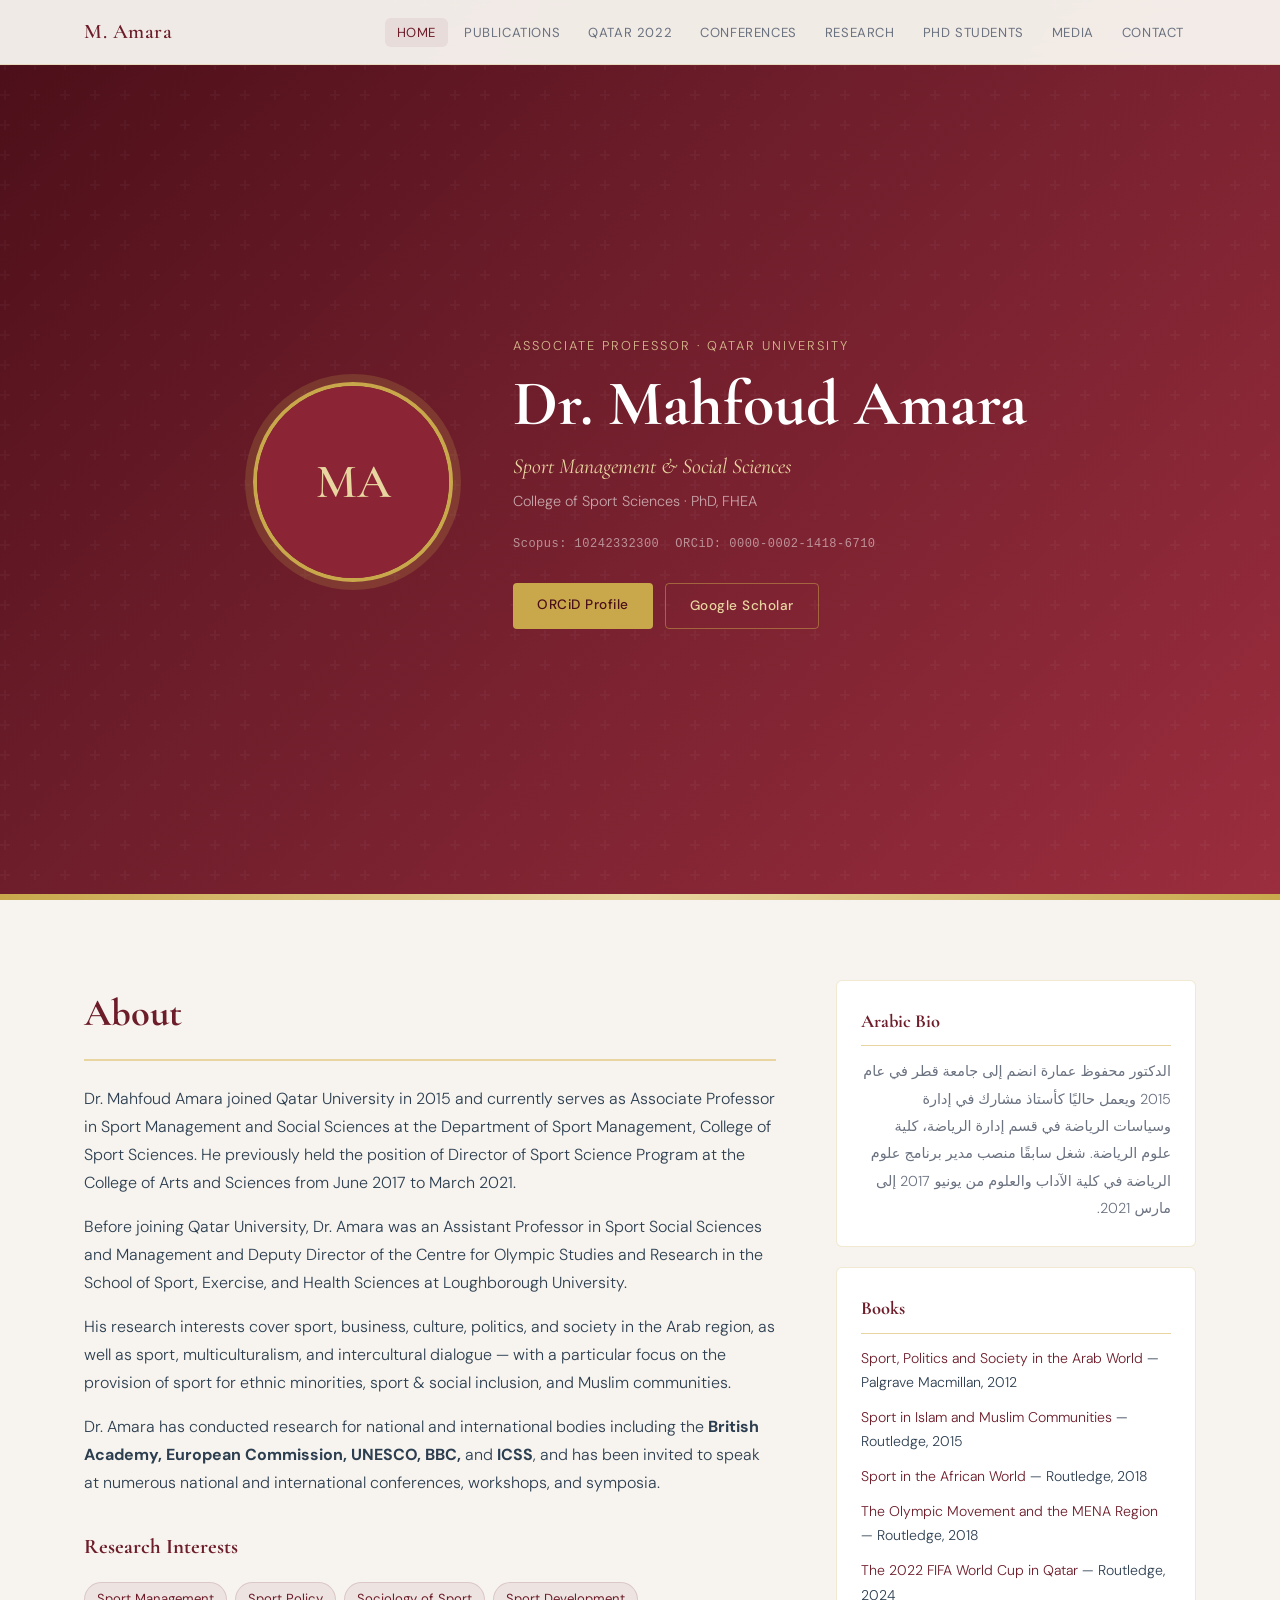
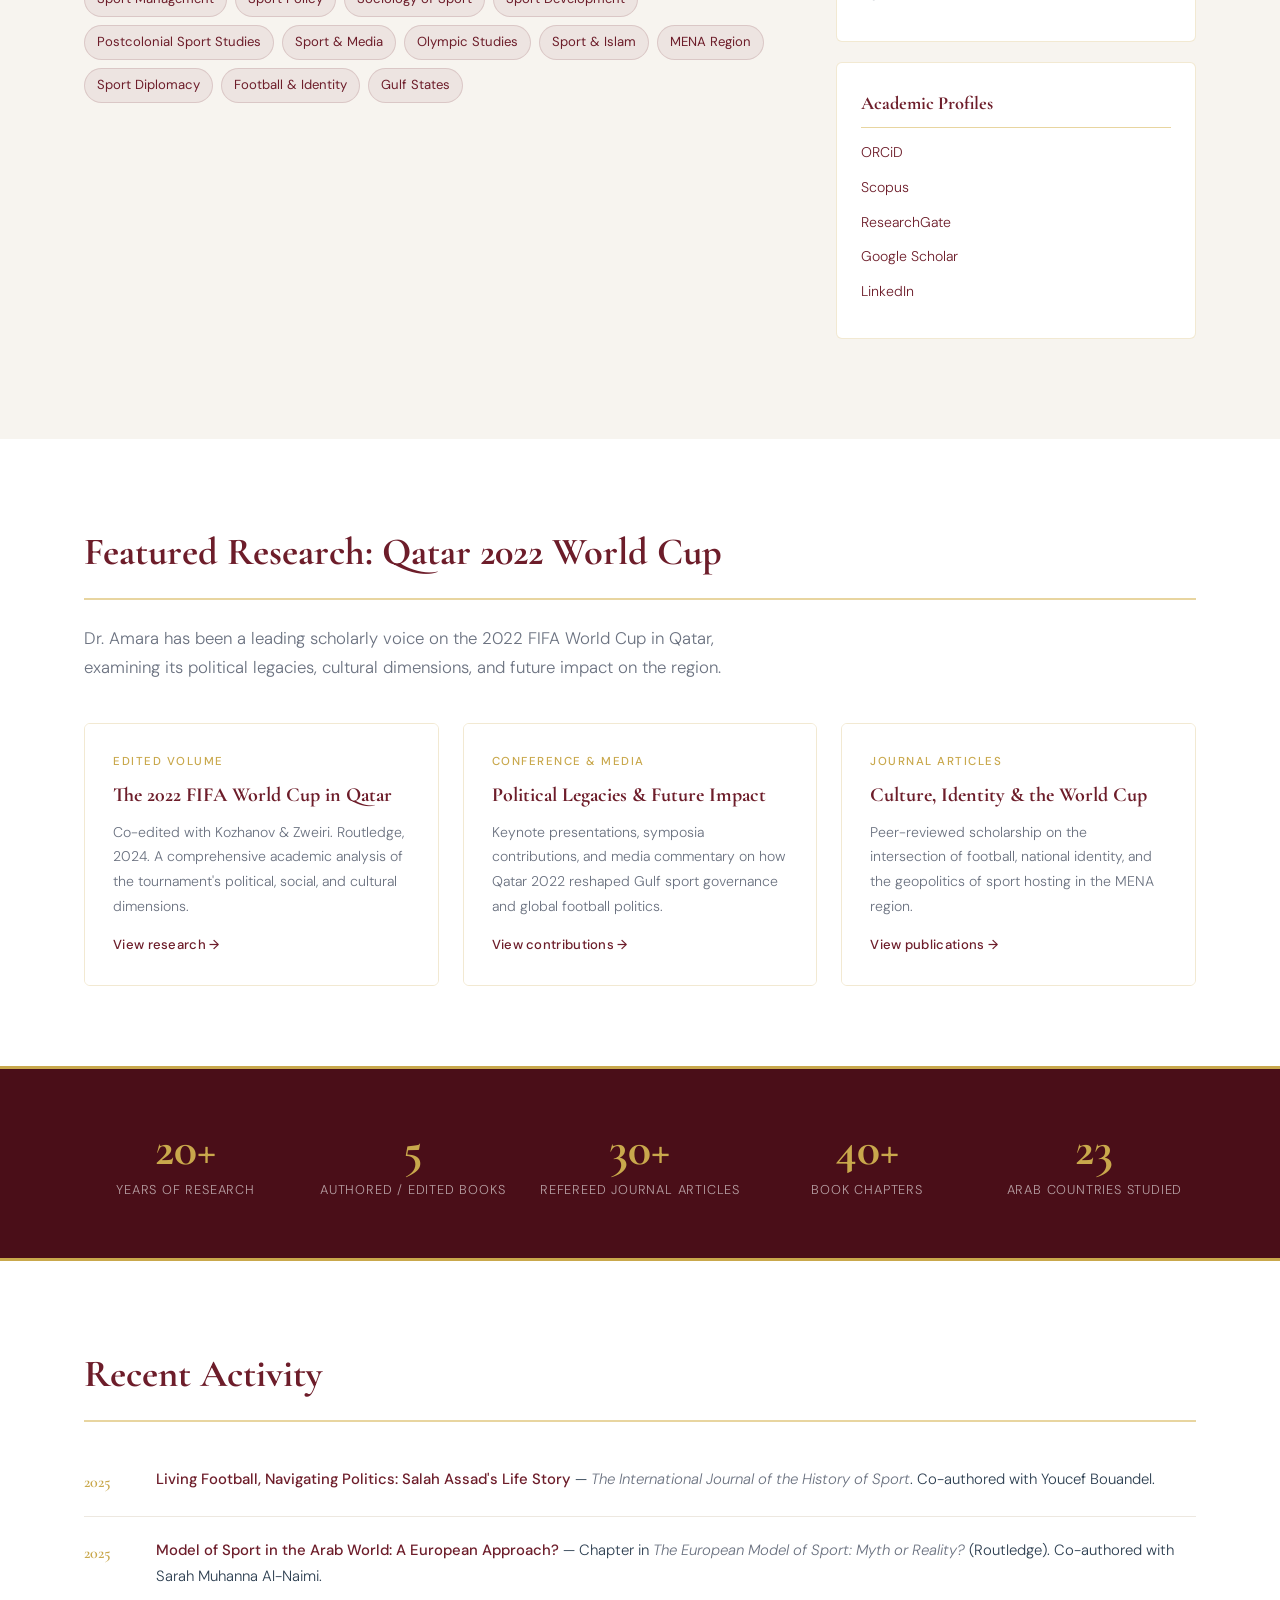
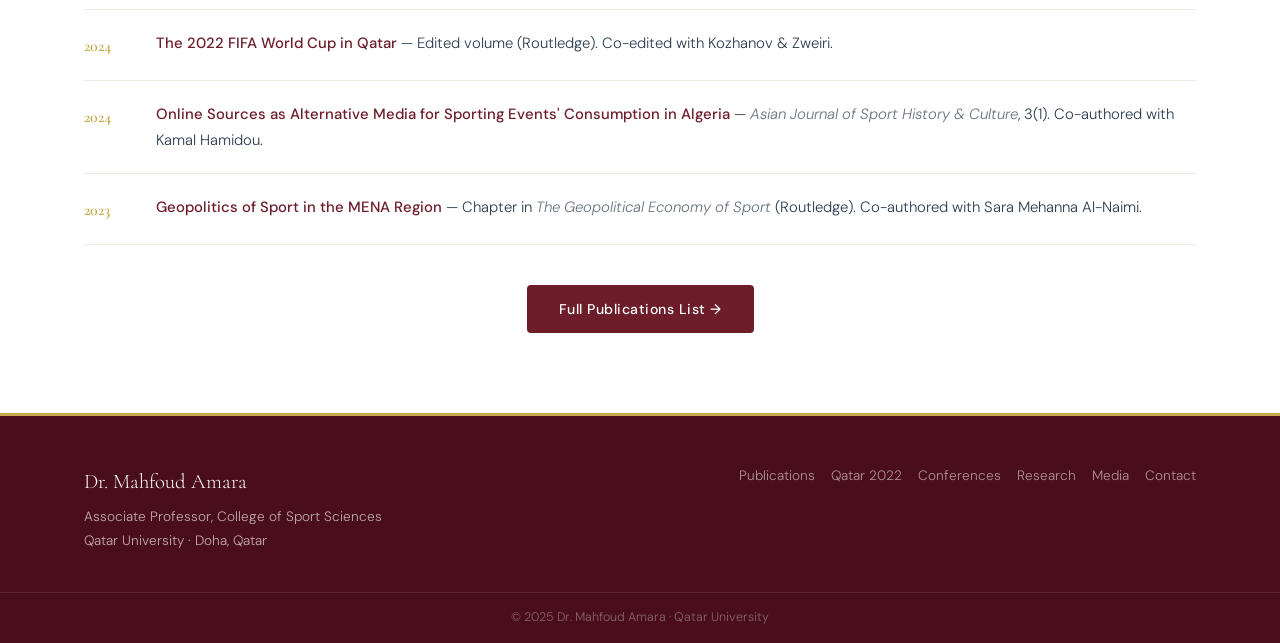
==== index.html @ 751a7614 "Add files via upload" ====
<!DOCTYPE html>
<html lang="en">
<head>
  <meta charset="UTF-8">
  <meta name="viewport" content="width=device-width, initial-scale=1.0">
  <title>Dr. Mahfoud Amara | Associate Professor, Qatar University</title>
  <link rel="preconnect" href="https://fonts.googleapis.com">
  <link href="https://fonts.googleapis.com/css2?family=Cormorant+Garamond:ital,wght@0,400;0,500;0,600;0,700;1,400;1,600&family=DM+Sans:ital,opsz,wght@0,9..40,300;0,9..40,400;0,9..40,500;1,9..40,300&display=swap" rel="stylesheet">
  <link rel="stylesheet" href="assets/css/style.css">
</head>
<body>

  <!-- Navigation -->
  <nav class="nav" id="nav">
    <div class="nav-inner">
      <a href="index.html" class="nav-logo">M. Amara</a>
      <button class="nav-toggle" id="navToggle" aria-label="Menu">
        <span></span><span></span><span></span>
      </button>
      <ul class="nav-links" id="navLinks">
        <li><a href="index.html" class="active">Home</a></li>
        <li><a href="publications.html">Publications</a></li>
        <li><a href="world-cup-2022.html">Qatar 2022</a></li>
        <li><a href="conferences.html">Conferences</a></li>
        <li><a href="research.html">Research</a></li>
        <li><a href="phd-supervision.html">PhD Students</a></li>
        <li><a href="media.html">Media</a></li>
        <li><a href="contact.html">Contact</a></li>
      </ul>
    </div>
  </nav>

  <!-- Hero -->
  <header class="hero">
    <div class="hero-bg"></div>
    <div class="hero-content">
      <div class="hero-photo-wrap">
        <img src="assets/img/profile.jpg" alt="Dr. Mahfoud Amara" class="hero-photo" onerror="this.style.display='none';this.nextElementSibling.style.display='flex'">
        <div class="hero-photo-fallback">MA</div>
      </div>
      <div class="hero-text">
        <p class="hero-label">Associate Professor · Qatar University</p>
        <h1 class="hero-name">Dr. Mahfoud Amara</h1>
        <p class="hero-title">Sport Management &amp; Social Sciences</p>
        <p class="hero-subtitle">College of Sport Sciences · PhD, FHEA</p>
        <div class="hero-ids">
          <span>Scopus: 10242332300</span>
          <span>ORCiD: 0000-0002-1418-6710</span>
        </div>
        <div class="hero-links">
          <a href="https://orcid.org/0000-0002-1418-6710" target="_blank" class="hero-btn">ORCiD Profile</a>
          <a href="https://scholar.google.com" target="_blank" class="hero-btn hero-btn-outline">Google Scholar</a>
        </div>
      </div>
    </div>
    <div class="hero-stripe"></div>
  </header>

  <main>

    <!-- About Section -->
    <section class="section section-about">
      <div class="container two-col">
        <div class="about-text fade-in">
          <h2 class="section-title">About</h2>
          <p>Dr. Mahfoud Amara joined Qatar University in 2015 and currently serves as Associate Professor in Sport Management and Social Sciences at the Department of Sport Management, College of Sport Sciences. He previously held the position of Director of Sport Science Program at the College of Arts and Sciences from June 2017 to March 2021.</p>
          <p>Before joining Qatar University, Dr. Amara was an Assistant Professor in Sport Social Sciences and Management and Deputy Director of the Centre for Olympic Studies and Research in the School of Sport, Exercise, and Health Sciences at Loughborough University.</p>
          <p>His research interests cover sport, business, culture, politics, and society in the Arab region, as well as sport, multiculturalism, and intercultural dialogue — with a particular focus on the provision of sport for ethnic minorities, sport &amp; social inclusion, and Muslim communities.</p>
          <p>Dr. Amara has conducted research for national and international bodies including the <strong>British Academy, European Commission, UNESCO, BBC,</strong> and <strong>ICSS</strong>, and has been invited to speak at numerous national and international conferences, workshops, and symposia.</p>

          <h3 class="sub-title">Research Interests</h3>
          <div class="tag-cloud">
            <span class="tag">Sport Management</span>
            <span class="tag">Sport Policy</span>
            <span class="tag">Sociology of Sport</span>
            <span class="tag">Sport Development</span>
            <span class="tag">Postcolonial Sport Studies</span>
            <span class="tag">Sport &amp; Media</span>
            <span class="tag">Olympic Studies</span>
            <span class="tag">Sport &amp; Islam</span>
            <span class="tag">MENA Region</span>
            <span class="tag">Sport Diplomacy</span>
            <span class="tag">Football &amp; Identity</span>
            <span class="tag">Gulf States</span>
          </div>
        </div>

        <div class="about-sidebar fade-in fade-in-delay">
          <div class="sidebar-card">
            <h3>Arabic Bio</h3>
            <p class="arabic-text">الدكتور محفوظ عمارة انضم إلى جامعة قطر في عام 2015 ويعمل حاليًا كأستاذ مشارك في إدارة وسياسات الرياضة في قسم إدارة الرياضة، كلية علوم الرياضة. شغل سابقًا منصب مدير برنامج علوم الرياضة في كلية الآداب والعلوم من يونيو 2017 إلى مارس 2021.</p>
          </div>

          <div class="sidebar-card">
            <h3>Books</h3>
            <ul class="book-list">
              <li><a href="https://www.bookdepository.com/Sport-Politics-Society-Arab-World-M-Amara/9781349338849" target="_blank">Sport, Politics and Society in the Arab World</a> — Palgrave Macmillan, 2012</li>
              <li><a href="https://www.routledge.com/Sport-in-Islam-and-in-Muslim-Communities/Testa-Amara/p/book/9781138067912" target="_blank">Sport in Islam and Muslim Communities</a> — Routledge, 2015</li>
              <li><a href="https://www.routledge.com/Sport-in-the-African-World/Nauright-Amara/p/book/9780367895761" target="_blank">Sport in the African World</a> — Routledge, 2018</li>
              <li><a href="https://www.routledge.com/The-Olympic-Movement-and-the-Middle-East-and-North-Africa-Region/Amara/p/book/9780367729523" target="_blank">The Olympic Movement and the MENA Region</a> — Routledge, 2018</li>
              <li><a href="https://doi.org/10.4324/9781003453246" target="_blank">The 2022 FIFA World Cup in Qatar</a> — Routledge, 2024</li>
            </ul>
          </div>

          <div class="sidebar-card">
            <h3>Academic Profiles</h3>
            <ul class="profile-links">
              <li><a href="https://orcid.org/0000-0002-1418-6710" target="_blank">ORCiD</a></li>
              <li><a href="https://www.scopus.com/authid/detail.uri?authorId=10242332300" target="_blank">Scopus</a></li>
              <li><a href="https://www.researchgate.net" target="_blank">ResearchGate</a></li>
              <li><a href="https://scholar.google.com" target="_blank">Google Scholar</a></li>
              <li><a href="https://www.linkedin.com" target="_blank">LinkedIn</a></li>
            </ul>
          </div>
        </div>
      </div>
    </section>

    <!-- Featured Section: Qatar 2022 -->
    <section class="section section-featured">
      <div class="container">
        <h2 class="section-title fade-in">Featured Research: Qatar 2022 World Cup</h2>
        <p class="section-intro fade-in">Dr. Amara has been a leading scholarly voice on the 2022 FIFA World Cup in Qatar, examining its political legacies, cultural dimensions, and future impact on the region.</p>
        <div class="featured-grid">
          <a href="world-cup-2022.html" class="featured-card fade-in">
            <div class="featured-card-inner">
              <span class="featured-label">Edited Volume</span>
              <h3>The 2022 FIFA World Cup in Qatar</h3>
              <p>Co-edited with Kozhanov &amp; Zweiri. Routledge, 2024. A comprehensive academic analysis of the tournament's political, social, and cultural dimensions.</p>
              <span class="card-link">View research →</span>
            </div>
          </a>
          <a href="world-cup-2022.html" class="featured-card fade-in">
            <div class="featured-card-inner">
              <span class="featured-label">Conference & Media</span>
              <h3>Political Legacies &amp; Future Impact</h3>
              <p>Keynote presentations, symposia contributions, and media commentary on how Qatar 2022 reshaped Gulf sport governance and global football politics.</p>
              <span class="card-link">View contributions →</span>
            </div>
          </a>
          <a href="publications.html" class="featured-card fade-in">
            <div class="featured-card-inner">
              <span class="featured-label">Journal Articles</span>
              <h3>Culture, Identity &amp; the World Cup</h3>
              <p>Peer-reviewed scholarship on the intersection of football, national identity, and the geopolitics of sport hosting in the MENA region.</p>
              <span class="card-link">View publications →</span>
            </div>
          </a>
        </div>
      </div>
    </section>

    <!-- Stats Strip -->
    <section class="stats-strip">
      <div class="container stats-grid">
        <div class="stat fade-in"><span class="stat-num">20+</span><span class="stat-label">Years of research</span></div>
        <div class="stat fade-in"><span class="stat-num">5</span><span class="stat-label">Authored / edited books</span></div>
        <div class="stat fade-in"><span class="stat-num">30+</span><span class="stat-label">Refereed journal articles</span></div>
        <div class="stat fade-in"><span class="stat-num">40+</span><span class="stat-label">Book chapters</span></div>
        <div class="stat fade-in"><span class="stat-num">23</span><span class="stat-label">Arab countries studied</span></div>
      </div>
    </section>

    <!-- Recent Activity -->
    <section class="section">
      <div class="container">
        <h2 class="section-title fade-in">Recent Activity</h2>
        <div class="activity-list fade-in">
          <div class="activity-item">
            <span class="activity-year">2025</span>
            <div class="activity-body">
              <strong>Living Football, Navigating Politics: Salah Assad's Life Story</strong> — <em>The International Journal of the History of Sport</em>. Co-authored with Youcef Bouandel.
            </div>
          </div>
          <div class="activity-item">
            <span class="activity-year">2025</span>
            <div class="activity-body">
              <strong>Model of Sport in the Arab World: A European Approach?</strong> — Chapter in <em>The European Model of Sport: Myth or Reality?</em> (Routledge). Co-authored with Sarah Muhanna Al-Naimi.
            </div>
          </div>
          <div class="activity-item">
            <span class="activity-year">2024</span>
            <div class="activity-body">
              <strong>The 2022 FIFA World Cup in Qatar</strong> — Edited volume (Routledge). Co-edited with Kozhanov &amp; Zweiri.
            </div>
          </div>
          <div class="activity-item">
            <span class="activity-year">2024</span>
            <div class="activity-body">
              <strong>Online Sources as Alternative Media for Sporting Events' Consumption in Algeria</strong> — <em>Asian Journal of Sport History &amp; Culture</em>, 3(1). Co-authored with Kamal Hamidou.
            </div>
          </div>
          <div class="activity-item">
            <span class="activity-year">2023</span>
            <div class="activity-body">
              <strong>Geopolitics of Sport in the MENA Region</strong> — Chapter in <em>The Geopolitical Economy of Sport</em> (Routledge). Co-authored with Sara Mehanna Al-Naimi.
            </div>
          </div>
        </div>
        <div class="center-link fade-in">
          <a href="publications.html" class="btn-primary">Full Publications List →</a>
        </div>
      </div>
    </section>

  </main>

  <footer class="site-footer">
    <div class="container footer-inner">
      <div class="footer-brand">
        <p class="footer-name">Dr. Mahfoud Amara</p>
        <p class="footer-role">Associate Professor, College of Sport Sciences</p>
        <p class="footer-inst">Qatar University · Doha, Qatar</p>
      </div>
      <nav class="footer-nav">
        <a href="publications.html">Publications</a>
        <a href="world-cup-2022.html">Qatar 2022</a>
        <a href="conferences.html">Conferences</a>
        <a href="research.html">Research</a>
        <a href="media.html">Media</a>
        <a href="contact.html">Contact</a>
      </nav>
    </div>
    <div class="footer-bottom">
      <p>© 2025 Dr. Mahfoud Amara · Qatar University</p>
    </div>
  </footer>

  <button class="back-to-top" id="backToTop" aria-label="Back to top">↑</button>
  <script src="assets/js/main.js"></script>
</body>
</html>
---- assets/css/style.css ----
/* ===================================
   DR. MAHFOUD AMARA — ACADEMIC SITE
   Qatar University Color Palette:
   Deep Maroon: #6D1D2A / #4A0E18
   Gold:        #C9A84C / #E8D5A0
   Warm Ivory:  #F7F4EF
   Slate Text:  #2C3E50
   =================================== */

*, *::before, *::after { box-sizing: border-box; margin: 0; padding: 0; }

:root {
  --maroon:      #6D1D2A;
  --maroon-dark: #4A0E18;
  --maroon-mid:  #8B2535;
  --gold:        #C9A84C;
  --gold-light:  #E8D5A0;
  --ivory:       #F7F4EF;
  --ivory-dark:  #EDE8E0;
  --text:        #2C3E50;
  --text-muted:  #6B7280;
  --white:       #FFFFFF;
  --border:      rgba(201,168,76,0.25);
  --shadow:      rgba(74,14,24,0.12);

  --ff-display: 'Cormorant Garamond', Georgia, serif;
  --ff-body:    'DM Sans', system-ui, sans-serif;

  --max-w: 1160px;
  --radius: 6px;
}

html { scroll-behavior: smooth; font-size: 16px; }

body {
  font-family: var(--ff-body);
  color: var(--text);
  background: var(--ivory);
  line-height: 1.75;
  font-weight: 300;
}

a { color: inherit; text-decoration: none; }

img { max-width: 100%; display: block; }

/* ---- Utility ---- */
.container { max-width: var(--max-w); margin: 0 auto; padding: 0 24px; }
.center-link { text-align: center; margin-top: 40px; }

/* ---- Navigation ---- */
.nav {
  position: fixed; top: 0; left: 0; right: 0; z-index: 100;
  background: rgba(247,244,239,0.96);
  backdrop-filter: blur(10px);
  border-bottom: 1px solid var(--border);
  transition: box-shadow 0.3s;
}
.nav.scrolled { box-shadow: 0 2px 20px var(--shadow); }

.nav-inner {
  max-width: var(--max-w);
  margin: 0 auto;
  padding: 0 24px;
  display: flex;
  align-items: center;
  justify-content: space-between;
  height: 64px;
}

.nav-logo {
  font-family: var(--ff-display);
  font-weight: 600;
  font-size: 1.3em;
  color: var(--maroon);
  letter-spacing: 0.5px;
}

.nav-links {
  display: flex;
  list-style: none;
  gap: 4px;
}
.nav-links a {
  font-size: 0.82em;
  font-weight: 400;
  letter-spacing: 0.6px;
  text-transform: uppercase;
  color: var(--text-muted);
  padding: 6px 12px;
  border-radius: var(--radius);
  transition: color 0.2s, background 0.2s;
}
.nav-links a:hover,
.nav-links a.active { color: var(--maroon); background: rgba(109,29,42,0.07); }

.nav-toggle {
  display: none;
  flex-direction: column;
  gap: 5px;
  background: none;
  border: none;
  cursor: pointer;
  padding: 8px;
}
.nav-toggle span {
  width: 24px; height: 2px;
  background: var(--maroon);
  display: block;
  transition: transform 0.3s;
}

/* ---- Hero ---- */
.hero {
  position: relative;
  min-height: 100vh;
  display: flex;
  align-items: center;
  padding-top: 64px;
  overflow: hidden;
}

.hero-bg {
  position: absolute; inset: 0;
  background: linear-gradient(135deg, var(--maroon-dark) 0%, var(--maroon) 40%, #9B2D3E 100%);
}
.hero-bg::before {
  content: '';
  position: absolute; inset: 0;
  background: url("data:image/svg+xml,%3Csvg width='60' height='60' viewBox='0 0 60 60' xmlns='http://www.w3.org/2000/svg'%3E%3Cg fill='none' fill-rule='evenodd'%3E%3Cg fill='%23ffffff' fill-opacity='0.03'%3E%3Cpath d='M36 34v-4h-2v4h-4v2h4v4h2v-4h4v-2h-4zm0-30V0h-2v4h-4v2h4v4h2V6h4V4h-4zM6 34v-4H4v4H0v2h4v4h2v-4h4v-2H6zM6 4V0H4v4H0v2h4v4h2V6h4V4H6z'/%3E%3C/g%3E%3C/g%3E%3C/svg%3E");
}

.hero-stripe {
  position: absolute; bottom: 0; left: 0; right: 0;
  height: 6px;
  background: linear-gradient(90deg, var(--gold), var(--gold-light), var(--gold));
}

.hero-content {
  position: relative; z-index: 1;
  max-width: var(--max-w);
  margin: 0 auto;
  padding: 80px 24px;
  display: flex;
  align-items: center;
  gap: 60px;
}

.hero-photo-wrap {
  flex-shrink: 0;
  width: 200px; height: 200px;
  border-radius: 50%;
  overflow: hidden;
  border: 4px solid var(--gold);
  box-shadow: 0 0 0 8px rgba(201,168,76,0.2);
}
.hero-photo { width: 100%; height: 100%; object-fit: cover; }
.hero-photo-fallback {
  width: 100%; height: 100%;
  background: var(--maroon-mid);
  display: none;
  align-items: center;
  justify-content: center;
  font-family: var(--ff-display);
  font-size: 3em;
  color: var(--gold-light);
  font-weight: 600;
}

.hero-label {
  font-size: 0.8em;
  letter-spacing: 2px;
  text-transform: uppercase;
  color: var(--gold-light);
  margin-bottom: 12px;
  opacity: 0.85;
}
.hero-name {
  font-family: var(--ff-display);
  font-size: clamp(2.4em, 5vw, 4em);
  font-weight: 700;
  color: var(--white);
  line-height: 1.1;
  margin-bottom: 8px;
}
.hero-title {
  font-family: var(--ff-display);
  font-size: 1.35em;
  font-weight: 400;
  font-style: italic;
  color: var(--gold-light);
  margin-bottom: 4px;
}
.hero-subtitle {
  font-size: 0.9em;
  color: rgba(255,255,255,0.6);
  margin-bottom: 20px;
}
.hero-ids {
  display: flex;
  gap: 16px;
  flex-wrap: wrap;
  margin-bottom: 28px;
}
.hero-ids span {
  font-size: 0.75em;
  color: rgba(255,255,255,0.5);
  letter-spacing: 0.5px;
  font-family: monospace;
}
.hero-links { display: flex; gap: 12px; flex-wrap: wrap; }

.hero-btn {
  display: inline-block;
  padding: 10px 24px;
  border-radius: 4px;
  font-size: 0.85em;
  font-weight: 500;
  letter-spacing: 0.5px;
  background: var(--gold);
  color: var(--maroon-dark);
  transition: background 0.2s, transform 0.2s;
}
.hero-btn:hover { background: var(--gold-light); transform: translateY(-1px); }
.hero-btn-outline {
  background: transparent;
  border: 1px solid rgba(201,168,76,0.5);
  color: var(--gold-light);
}
.hero-btn-outline:hover { background: rgba(201,168,76,0.15); }

/* ---- Sections ---- */
.section { padding: 80px 0; }
.section:nth-child(even) { background: var(--white); }

.section-title {
  font-family: var(--ff-display);
  font-size: clamp(1.8em, 3vw, 2.5em);
  color: var(--maroon);
  margin-bottom: 24px;
  padding-bottom: 12px;
  border-bottom: 2px solid var(--gold-light);
}
.section-intro {
  max-width: 700px;
  color: var(--text-muted);
  margin-bottom: 40px;
  font-size: 1.05em;
}

/* About two-col */
.two-col {
  display: grid;
  grid-template-columns: 1fr 360px;
  gap: 60px;
  align-items: start;
}

.about-text p { margin-bottom: 16px; max-width: 65ch; }

.sub-title {
  font-family: var(--ff-display);
  font-size: 1.3em;
  color: var(--maroon);
  margin: 32px 0 16px;
}

.tag-cloud { display: flex; flex-wrap: wrap; gap: 8px; }
.tag {
  background: rgba(109,29,42,0.07);
  color: var(--maroon);
  border: 1px solid rgba(109,29,42,0.15);
  padding: 5px 12px;
  border-radius: 20px;
  font-size: 0.82em;
  font-weight: 400;
  transition: background 0.2s;
}
.tag:hover { background: rgba(109,29,42,0.13); }

/* Sidebar cards */
.sidebar-card {
  background: var(--white);
  border: 1px solid var(--border);
  border-radius: var(--radius);
  padding: 24px;
  margin-bottom: 20px;
  transition: box-shadow 0.3s;
}
.sidebar-card:hover { box-shadow: 0 4px 20px var(--shadow); }
.sidebar-card h3 {
  font-family: var(--ff-display);
  color: var(--maroon);
  font-size: 1.15em;
  margin-bottom: 12px;
  padding-bottom: 8px;
  border-bottom: 1px solid var(--gold-light);
}

.book-list, .profile-links { list-style: none; }
.book-list li, .profile-links li { margin-bottom: 10px; font-size: 0.88em; }
.book-list a, .profile-links a {
  color: var(--maroon);
  border-bottom: 1px solid transparent;
  transition: border-color 0.2s;
}
.book-list a:hover, .profile-links a:hover { border-color: var(--gold); }

.arabic-text {
  font-size: 0.9em;
  line-height: 1.9;
  direction: rtl;
  text-align: right;
  color: var(--text-muted);
}

/* Featured cards */
.featured-grid {
  display: grid;
  grid-template-columns: repeat(3,1fr);
  gap: 24px;
}
.featured-card {
  display: block;
  border: 1px solid var(--border);
  border-radius: var(--radius);
  overflow: hidden;
  transition: transform 0.3s, box-shadow 0.3s;
}
.featured-card:hover { transform: translateY(-4px); box-shadow: 0 12px 40px var(--shadow); }
.featured-card-inner { padding: 28px; background: var(--white); height: 100%; display: flex; flex-direction: column; }
.featured-label {
  font-size: 0.72em;
  letter-spacing: 1.5px;
  text-transform: uppercase;
  color: var(--gold);
  margin-bottom: 10px;
  font-weight: 500;
}
.featured-card h3 {
  font-family: var(--ff-display);
  color: var(--maroon);
  font-size: 1.25em;
  margin-bottom: 12px;
  line-height: 1.3;
}
.featured-card p {
  color: var(--text-muted);
  font-size: 0.88em;
  flex: 1;
}
.card-link {
  display: inline-block;
  margin-top: 16px;
  font-size: 0.82em;
  font-weight: 500;
  color: var(--maroon);
  letter-spacing: 0.3px;
}

/* Stats strip */
.stats-strip {
  background: var(--maroon-dark);
  padding: 56px 0;
  border-top: 3px solid var(--gold);
  border-bottom: 3px solid var(--gold);
}
.stats-grid {
  display: grid;
  grid-template-columns: repeat(5, 1fr);
  gap: 24px;
  text-align: center;
}
.stat { display: flex; flex-direction: column; gap: 6px; }
.stat-num {
  font-family: var(--ff-display);
  font-size: 3em;
  font-weight: 700;
  color: var(--gold);
  line-height: 1;
}
.stat-label {
  font-size: 0.8em;
  color: rgba(255,255,255,0.6);
  text-transform: uppercase;
  letter-spacing: 0.8px;
}

/* Activity list */
.activity-list { display: flex; flex-direction: column; gap: 0; }
.activity-item {
  display: flex;
  gap: 24px;
  padding: 20px 0;
  border-bottom: 1px solid var(--ivory-dark);
}
.activity-year {
  flex-shrink: 0;
  width: 48px;
  font-family: var(--ff-display);
  font-size: 1em;
  font-weight: 600;
  color: var(--gold);
  padding-top: 2px;
}
.activity-body { font-size: 0.93em; }
.activity-body strong { color: var(--maroon); font-weight: 500; }
.activity-body em { color: var(--text-muted); }

/* ---- Buttons ---- */
.btn-primary {
  display: inline-block;
  padding: 12px 32px;
  background: var(--maroon);
  color: var(--white);
  border-radius: 4px;
  font-size: 0.88em;
  font-weight: 500;
  letter-spacing: 0.5px;
  transition: background 0.2s, transform 0.2s;
}
.btn-primary:hover { background: var(--maroon-dark); transform: translateY(-1px); }

.btn-outline {
  display: inline-block;
  padding: 10px 28px;
  border: 1.5px solid var(--maroon);
  color: var(--maroon);
  border-radius: 4px;
  font-size: 0.88em;
  font-weight: 500;
  transition: background 0.2s;
}
.btn-outline:hover { background: var(--maroon); color: var(--white); }

/* ---- Publications page ---- */
.pub-section { margin-bottom: 52px; }
.pub-section h2 {
  font-family: var(--ff-display);
  color: var(--maroon);
  font-size: 1.7em;
  padding-bottom: 10px;
  border-bottom: 2px solid var(--gold-light);
  margin-bottom: 24px;
}
.pub-section h3 {
  font-family: var(--ff-display);
  color: var(--maroon);
  font-size: 1.2em;
  margin: 28px 0 14px;
}

.pub-list { list-style: none; }
.pub-list li {
  padding: 14px 0 14px 20px;
  border-bottom: 1px solid var(--ivory-dark);
  font-size: 0.91em;
  line-height: 1.65;
  position: relative;
}
.pub-list li::before {
  content: '';
  position: absolute;
  left: 0; top: 22px;
  width: 6px; height: 6px;
  border-radius: 50%;
  background: var(--gold);
}
.pub-list li a {
  color: var(--maroon);
  border-bottom: 1px solid transparent;
  transition: border-color 0.2s;
}
.pub-list li a:hover { border-color: var(--gold); }
.pub-year {
  display: inline-block;
  background: rgba(201,168,76,0.15);
  color: var(--maroon);
  font-size: 0.78em;
  font-weight: 500;
  padding: 2px 8px;
  border-radius: 3px;
  margin-right: 8px;
  font-family: monospace;
}

/* ---- Page hero (inner pages) ---- */
.page-hero {
  background: linear-gradient(135deg, var(--maroon-dark), var(--maroon));
  padding: 100px 24px 56px;
  border-bottom: 4px solid var(--gold);
}
.page-hero h1 {
  font-family: var(--ff-display);
  font-size: clamp(2em, 4vw, 3.2em);
  color: var(--white);
  max-width: var(--max-w);
  margin: 0 auto;
}
.page-hero p {
  max-width: var(--max-w);
  margin: 12px auto 0;
  color: rgba(255,255,255,0.65);
  font-size: 1em;
}

/* ---- Conferences ---- */
.conf-item {
  padding: 20px 0 20px 24px;
  border-bottom: 1px solid var(--ivory-dark);
  position: relative;
}
.conf-item::before {
  content: '';
  position: absolute; left: 0; top: 28px;
  width: 8px; height: 2px;
  background: var(--gold);
}
.conf-year {
  font-size: 0.78em;
  color: var(--gold);
  font-weight: 500;
  font-family: monospace;
  margin-bottom: 4px;
}
.conf-title { font-size: 0.92em; }
.conf-venue { font-size: 0.82em; color: var(--text-muted); margin-top: 3px; }

/* ---- Research projects ---- */
.research-card {
  background: var(--white);
  border: 1px solid var(--border);
  border-left: 4px solid var(--gold);
  border-radius: var(--radius);
  padding: 24px 28px;
  margin-bottom: 20px;
  transition: box-shadow 0.3s;
}
.research-card:hover { box-shadow: 0 4px 20px var(--shadow); }
.research-card h3 { font-family: var(--ff-display); color: var(--maroon); font-size: 1.1em; margin-bottom: 8px; }
.research-card .meta { font-size: 0.82em; color: var(--gold); margin-bottom: 8px; font-weight: 500; }
.research-card p { font-size: 0.88em; color: var(--text-muted); }

/* ---- Media entries ---- */
.media-grid { display: grid; grid-template-columns: repeat(auto-fill, minmax(300px, 1fr)); gap: 20px; }
.media-card {
  background: var(--white);
  border: 1px solid var(--border);
  border-radius: var(--radius);
  padding: 20px;
  transition: box-shadow 0.3s, transform 0.2s;
}
.media-card:hover { box-shadow: 0 6px 24px var(--shadow); transform: translateY(-2px); }
.media-card .lang-badge {
  display: inline-block;
  font-size: 0.7em;
  letter-spacing: 1px;
  text-transform: uppercase;
  padding: 2px 8px;
  border-radius: 3px;
  margin-bottom: 10px;
  font-weight: 500;
}
.lang-en { background: rgba(109,29,42,0.1); color: var(--maroon); }
.lang-fr { background: rgba(0,85,164,0.1); color: #0055A4; }
.lang-ar { background: rgba(0,100,0,0.1); color: #006400; }
.media-card h4 { font-family: var(--ff-display); color: var(--maroon); font-size: 1em; margin-bottom: 6px; }
.media-card .media-outlet { font-size: 0.8em; color: var(--text-muted); }
.media-card a.read-link {
  display: inline-block;
  margin-top: 12px;
  font-size: 0.8em;
  color: var(--maroon);
  border-bottom: 1px solid var(--gold-light);
  transition: border-color 0.2s;
}
.media-card a.read-link:hover { border-color: var(--gold); }

/* ---- Footer ---- */
.site-footer {
  background: var(--maroon-dark);
  color: rgba(255,255,255,0.65);
  padding: 48px 0 0;
  border-top: 3px solid var(--gold);
}
.footer-inner {
  display: flex;
  justify-content: space-between;
  align-items: flex-start;
  gap: 40px;
  flex-wrap: wrap;
  padding-bottom: 40px;
}
.footer-name {
  font-family: var(--ff-display);
  font-size: 1.3em;
  color: var(--white);
  margin-bottom: 4px;
}
.footer-role, .footer-inst { font-size: 0.85em; }
.footer-nav { display: flex; flex-wrap: wrap; gap: 8px 16px; }
.footer-nav a {
  font-size: 0.85em;
  color: rgba(255,255,255,0.55);
  transition: color 0.2s;
}
.footer-nav a:hover { color: var(--gold-light); }
.footer-bottom {
  border-top: 1px solid rgba(255,255,255,0.1);
  padding: 14px 24px;
  text-align: center;
  font-size: 0.78em;
  color: rgba(255,255,255,0.35);
}

/* ---- Back to top ---- */
.back-to-top {
  position: fixed; bottom: 24px; right: 24px;
  width: 44px; height: 44px;
  background: var(--maroon);
  color: var(--gold-light);
  border: none; border-radius: 50%;
  font-size: 1.1em;
  cursor: pointer;
  opacity: 0; pointer-events: none;
  transition: opacity 0.3s, background 0.2s;
  z-index: 50;
  box-shadow: 0 2px 12px var(--shadow);
}
.back-to-top.visible { opacity: 1; pointer-events: auto; }
.back-to-top:hover { background: var(--maroon-dark); }

/* ---- Animations ---- */
.fade-in { opacity: 0; transform: translateY(20px); transition: opacity 0.6s ease, transform 0.6s ease; }
.fade-in.visible { opacity: 1; transform: translateY(0); }
.fade-in-delay { transition-delay: 0.15s; }

/* ---- Responsive ---- */
@media (max-width: 900px) {
  .two-col { grid-template-columns: 1fr; }
  .featured-grid { grid-template-columns: 1fr 1fr; }
  .stats-grid { grid-template-columns: repeat(3,1fr); }
}

@media (max-width: 768px) {
  .nav-links { 
    display: none; flex-direction: column; 
    position: absolute; top: 64px; left: 0; right: 0;
    background: var(--ivory);
    border-bottom: 1px solid var(--border);
    padding: 16px 24px;
    gap: 4px;
  }
  .nav-links.open { display: flex; }
  .nav-toggle { display: flex; }

  .hero-content { flex-direction: column; text-align: center; gap: 32px; padding: 60px 24px; }
  .hero-photo-wrap { width: 150px; height: 150px; }
  .hero-ids { justify-content: center; }
  .hero-links { justify-content: center; }
  .featured-grid { grid-template-columns: 1fr; }
  .stats-grid { grid-template-columns: repeat(2,1fr); }
}

@media (max-width: 500px) {
  .stats-grid { grid-template-columns: 1fr 1fr; }
  .stat-num { font-size: 2.2em; }
}

@media print {
  .nav, .back-to-top, .site-footer { display: none; }
  body { font-size: 11pt; }
  .section { padding: 20px 0; }
}
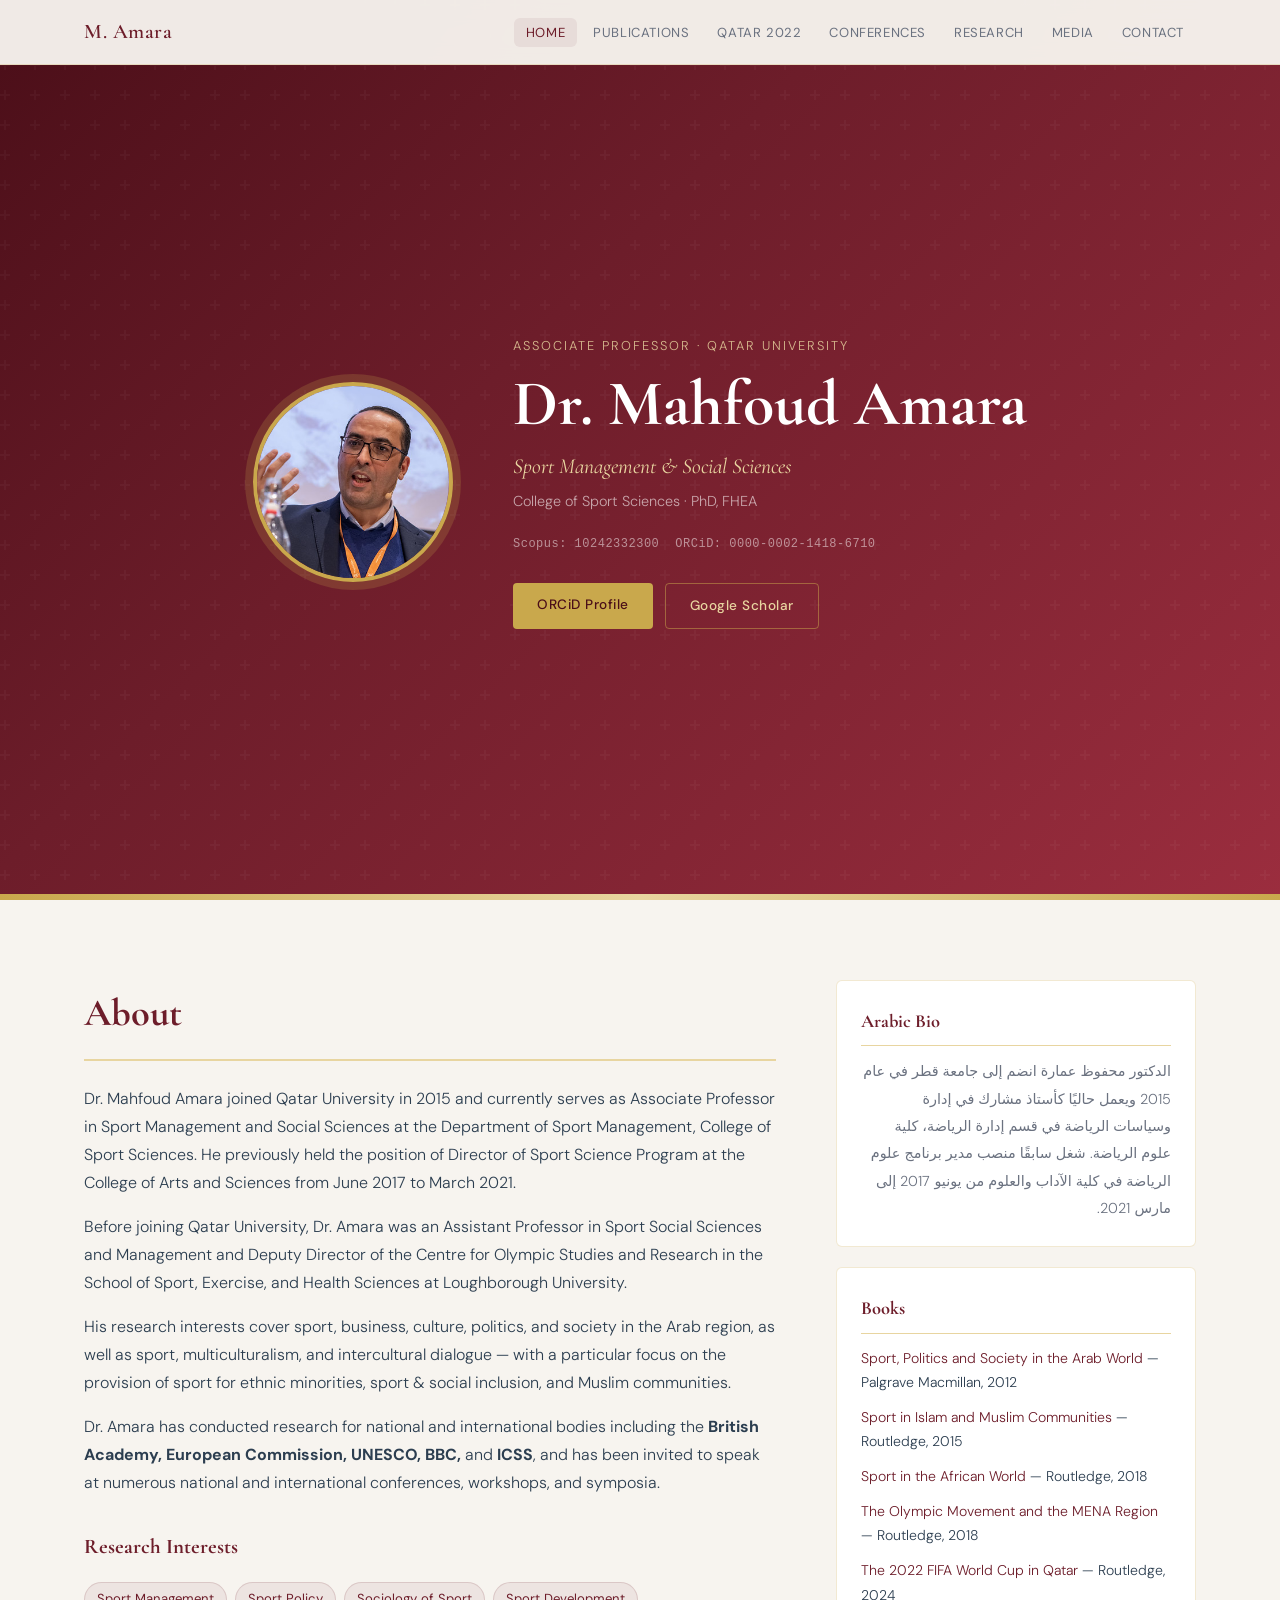
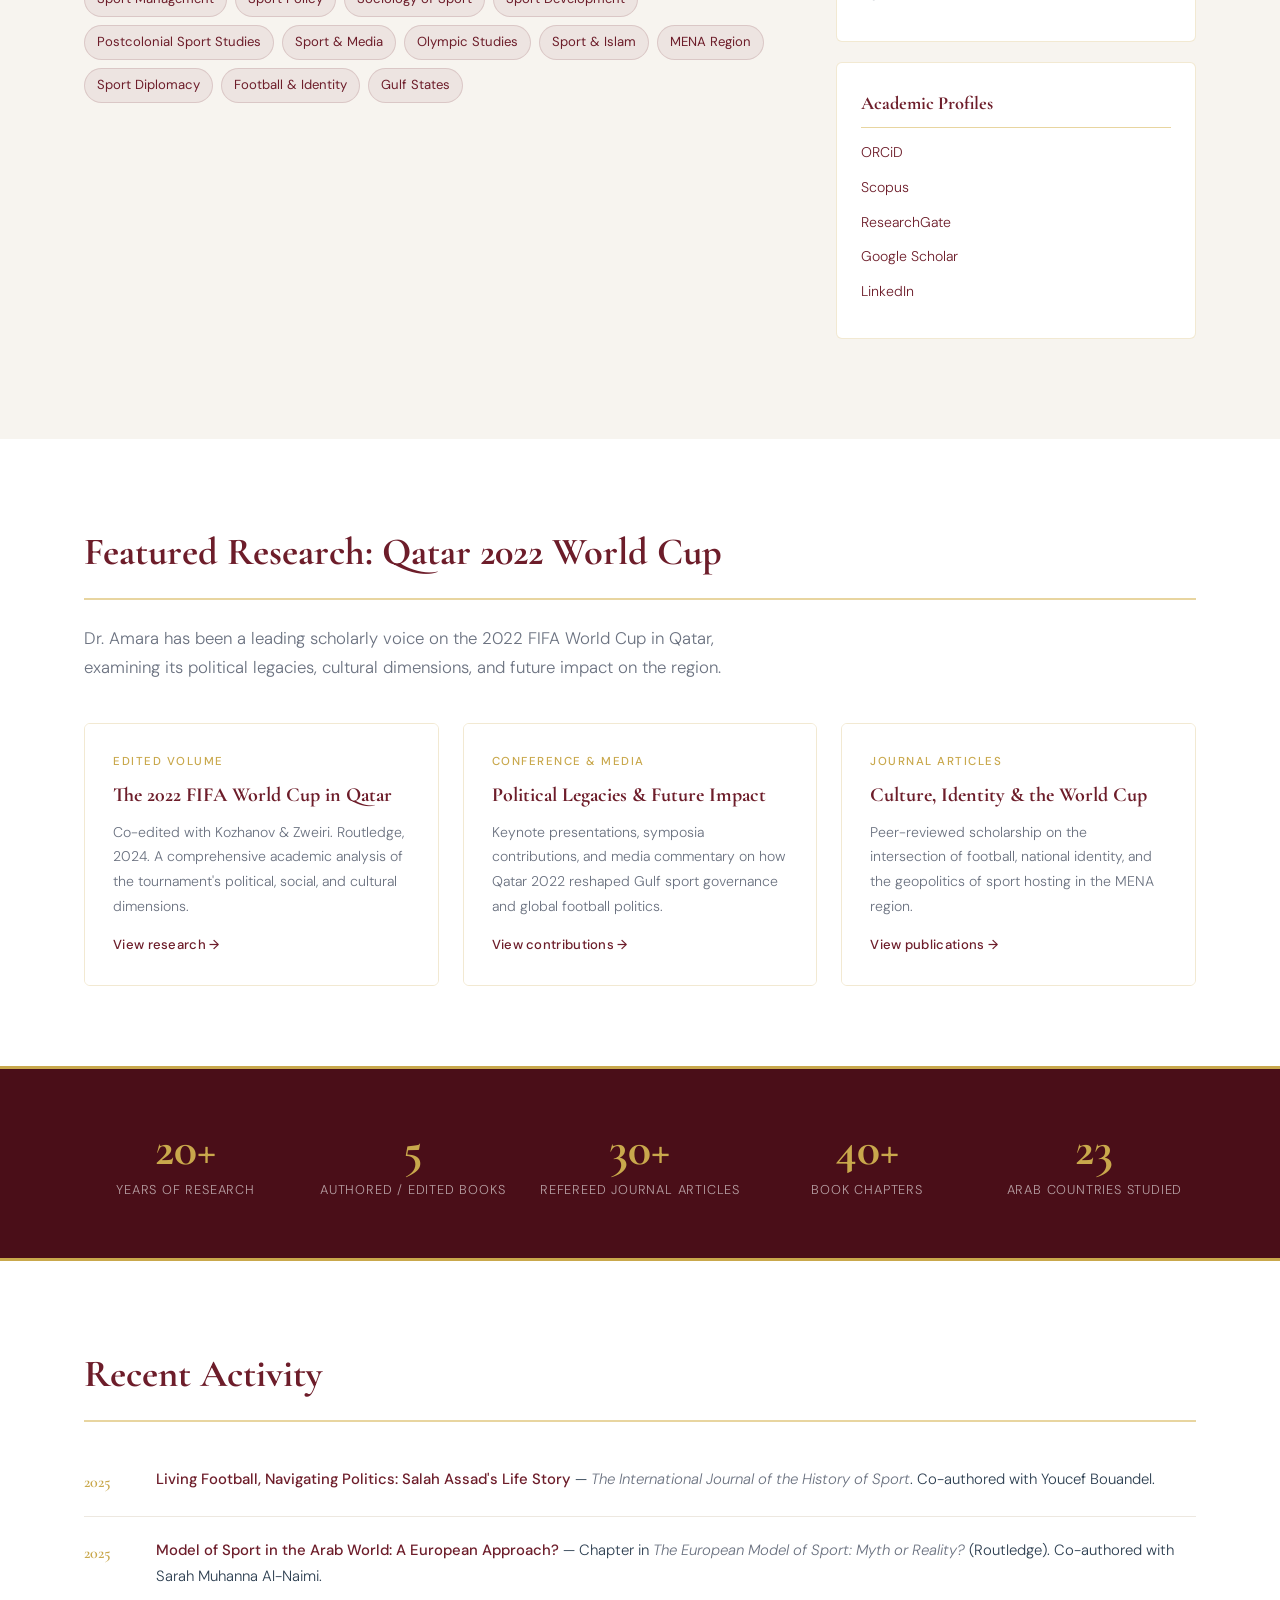
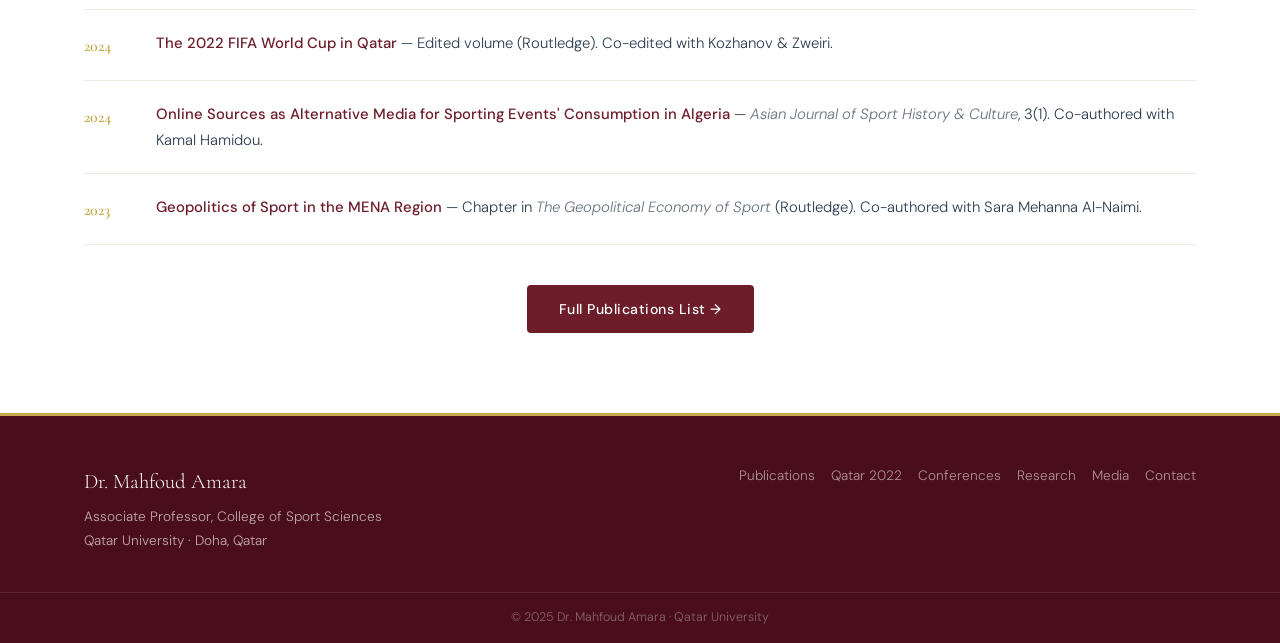
==== commit d9eb6ee1: "Update index.html" ====
--- a/index.html
+++ b/index.html
@@ -23,7 +23,6 @@
         <li><a href="world-cup-2022.html">Qatar 2022</a></li>
         <li><a href="conferences.html">Conferences</a></li>
         <li><a href="research.html">Research</a></li>
-        <li><a href="phd-supervision.html">PhD Students</a></li>
         <li><a href="media.html">Media</a></li>
         <li><a href="contact.html">Contact</a></li>
       </ul>
--- a/assets/css/style.css
+++ b/assets/css/style.css
@@ -433,6 +433,74 @@
 }
 .btn-outline:hover { background: var(--maroon); color: var(--white); }
 
+/* ---- Book Covers Gallery ---- */
+.book-covers-grid {
+  display: grid;
+  grid-template-columns: repeat(5, 1fr);
+  gap: 20px;
+  margin-bottom: 40px;
+}
+.book-cover-item {
+  display: flex;
+  flex-direction: column;
+  align-items: center;
+  text-align: center;
+  text-decoration: none;
+  group: true;
+  transition: transform 0.3s;
+}
+.book-cover-item:hover { transform: translateY(-4px); }
+.book-cover-item img {
+  width: 100%;
+  height: 200px;
+  object-fit: cover;
+  border-radius: 4px;
+  box-shadow: 0 4px 16px rgba(74,14,24,0.18);
+  transition: box-shadow 0.3s;
+  border: 1px solid var(--border);
+}
+.book-cover-item:hover img {
+  box-shadow: 0 8px 32px rgba(74,14,24,0.28);
+}
+.book-cover-label {
+  display: block;
+  margin-top: 10px;
+  font-size: 0.78em;
+  font-weight: 500;
+  color: var(--maroon);
+  line-height: 1.3;
+}
+.book-cover-year {
+  display: block;
+  font-size: 0.72em;
+  color: var(--text-muted);
+  margin-top: 3px;
+}
+.book-cover-placeholder {
+  width: 100%;
+  height: 200px;
+  background: linear-gradient(135deg, var(--maroon), var(--maroon-mid));
+  border-radius: 4px;
+  display: flex;
+  align-items: center;
+  justify-content: center;
+  padding: 16px;
+  text-align: center;
+  box-shadow: 0 4px 16px rgba(74,14,24,0.18);
+}
+.book-cover-placeholder span {
+  color: var(--gold-light);
+  font-family: var(--ff-display);
+  font-size: 0.88em;
+  line-height: 1.4;
+}
+@media (max-width: 900px) {
+  .book-covers-grid { grid-template-columns: repeat(3, 1fr); }
+}
+@media (max-width: 600px) {
+  .book-covers-grid { grid-template-columns: repeat(2, 1fr); }
+}
+
 /* ---- Publications page ---- */
 .pub-section { margin-bottom: 52px; }
 .pub-section h2 {
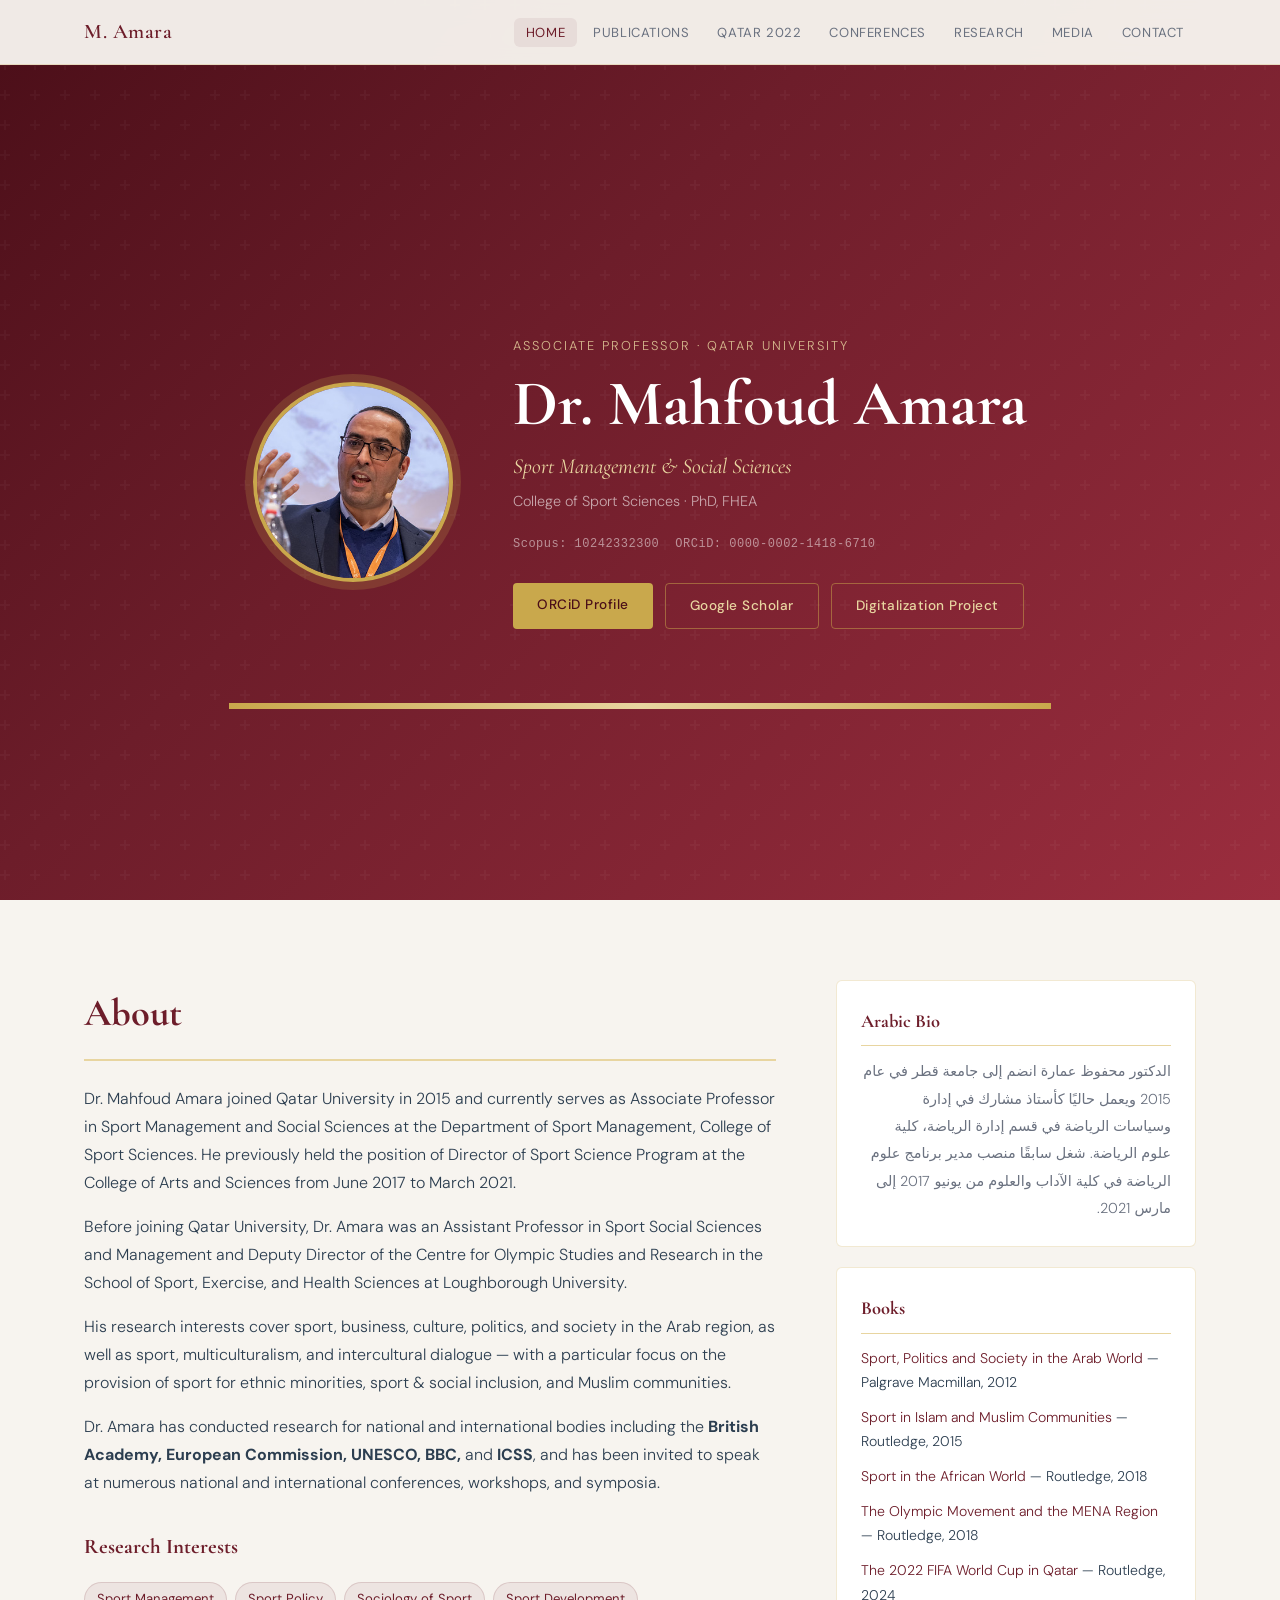
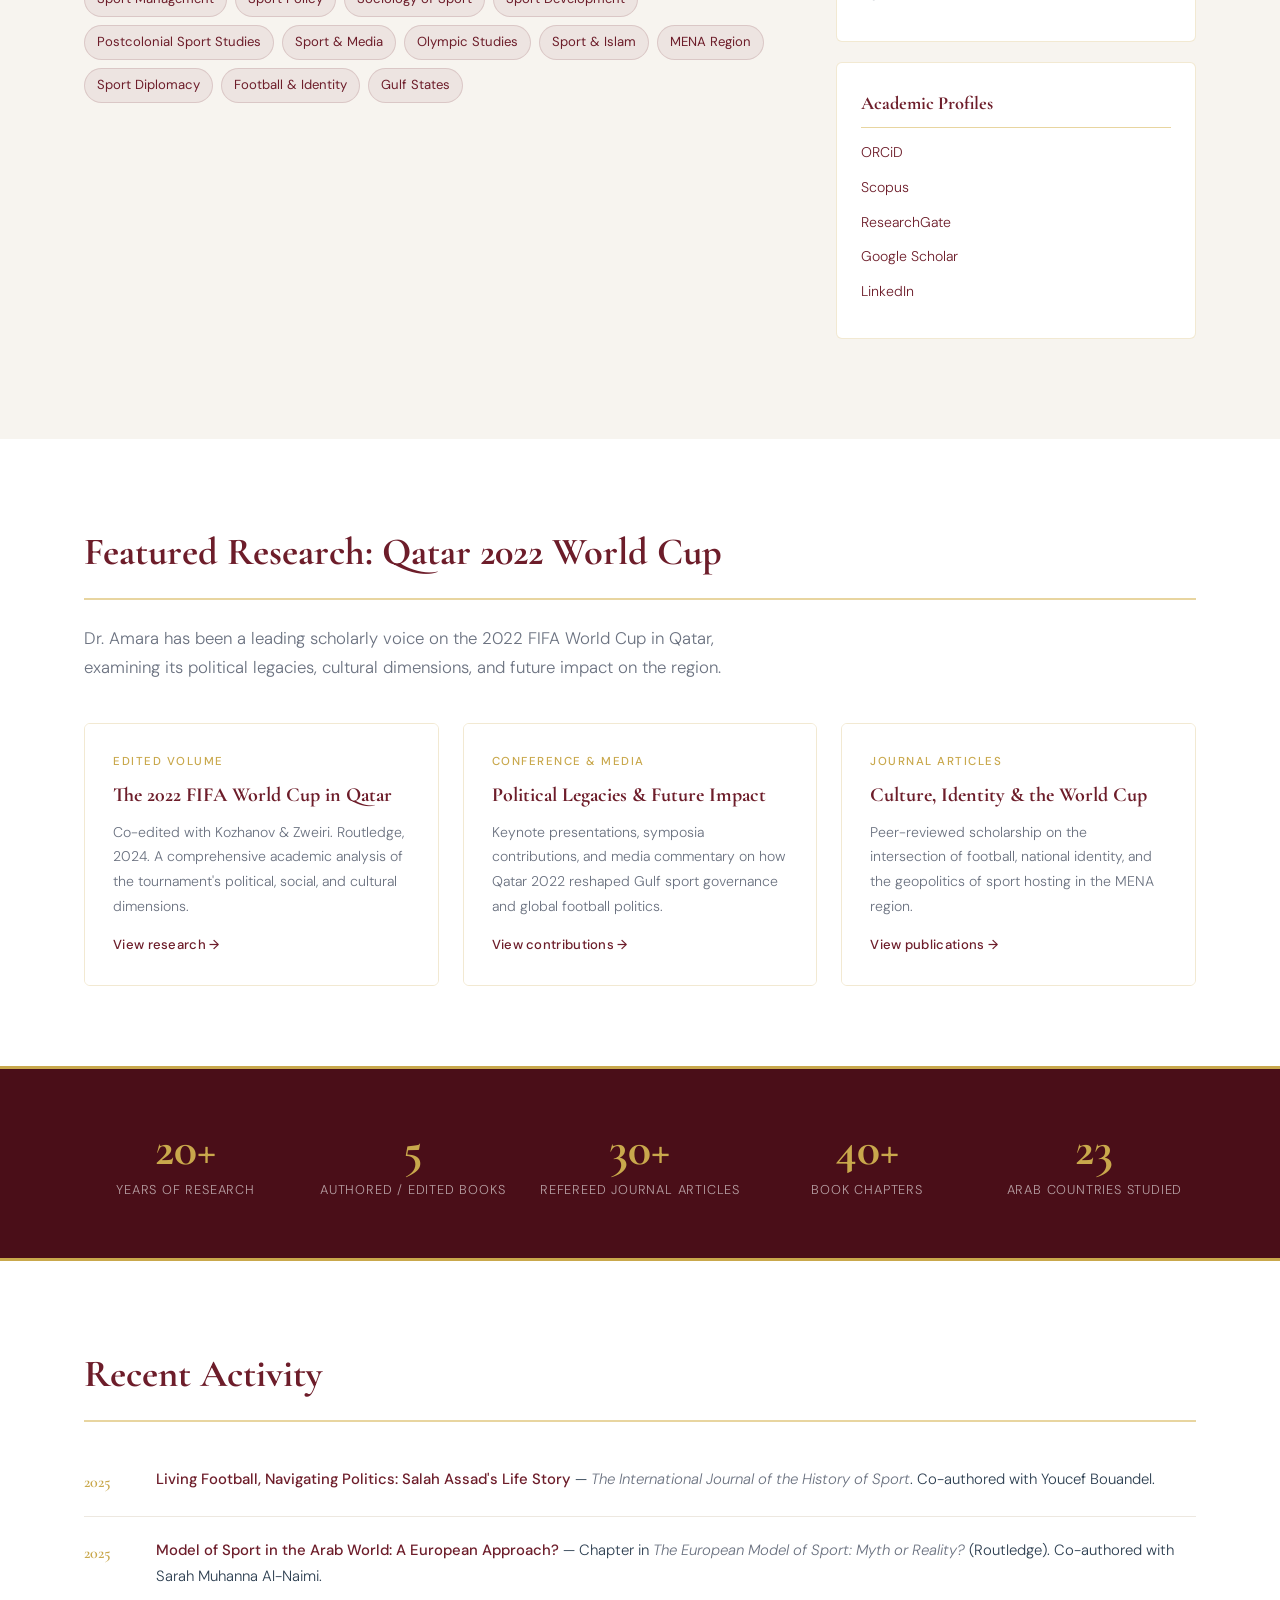
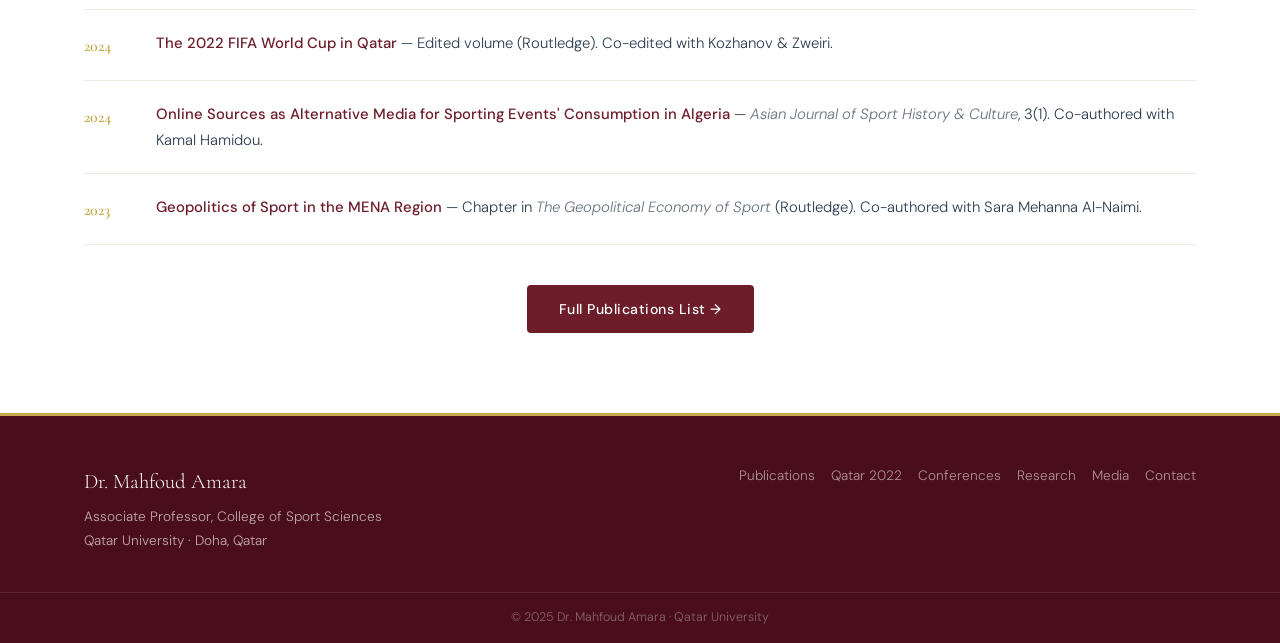
==== commit 732515b7: "Update index.html" ====
--- a/index.html
+++ b/index.html
@@ -49,7 +49,8 @@
         <div class="hero-links">
           <a href="https://orcid.org/0000-0002-1418-6710" target="_blank" class="hero-btn">ORCiD Profile</a>
           <a href="https://scholar.google.com" target="_blank" class="hero-btn hero-btn-outline">Google Scholar</a>
-        </div>
+          <a href="https://mahfoudm33.github.io/Sport-in-Qatar-Research-Project/" target="_blank" class="hero-btn hero-btn-outline">Digitalization Project</a>
+          
       </div>
     </div>
     <div class="hero-stripe"></div>
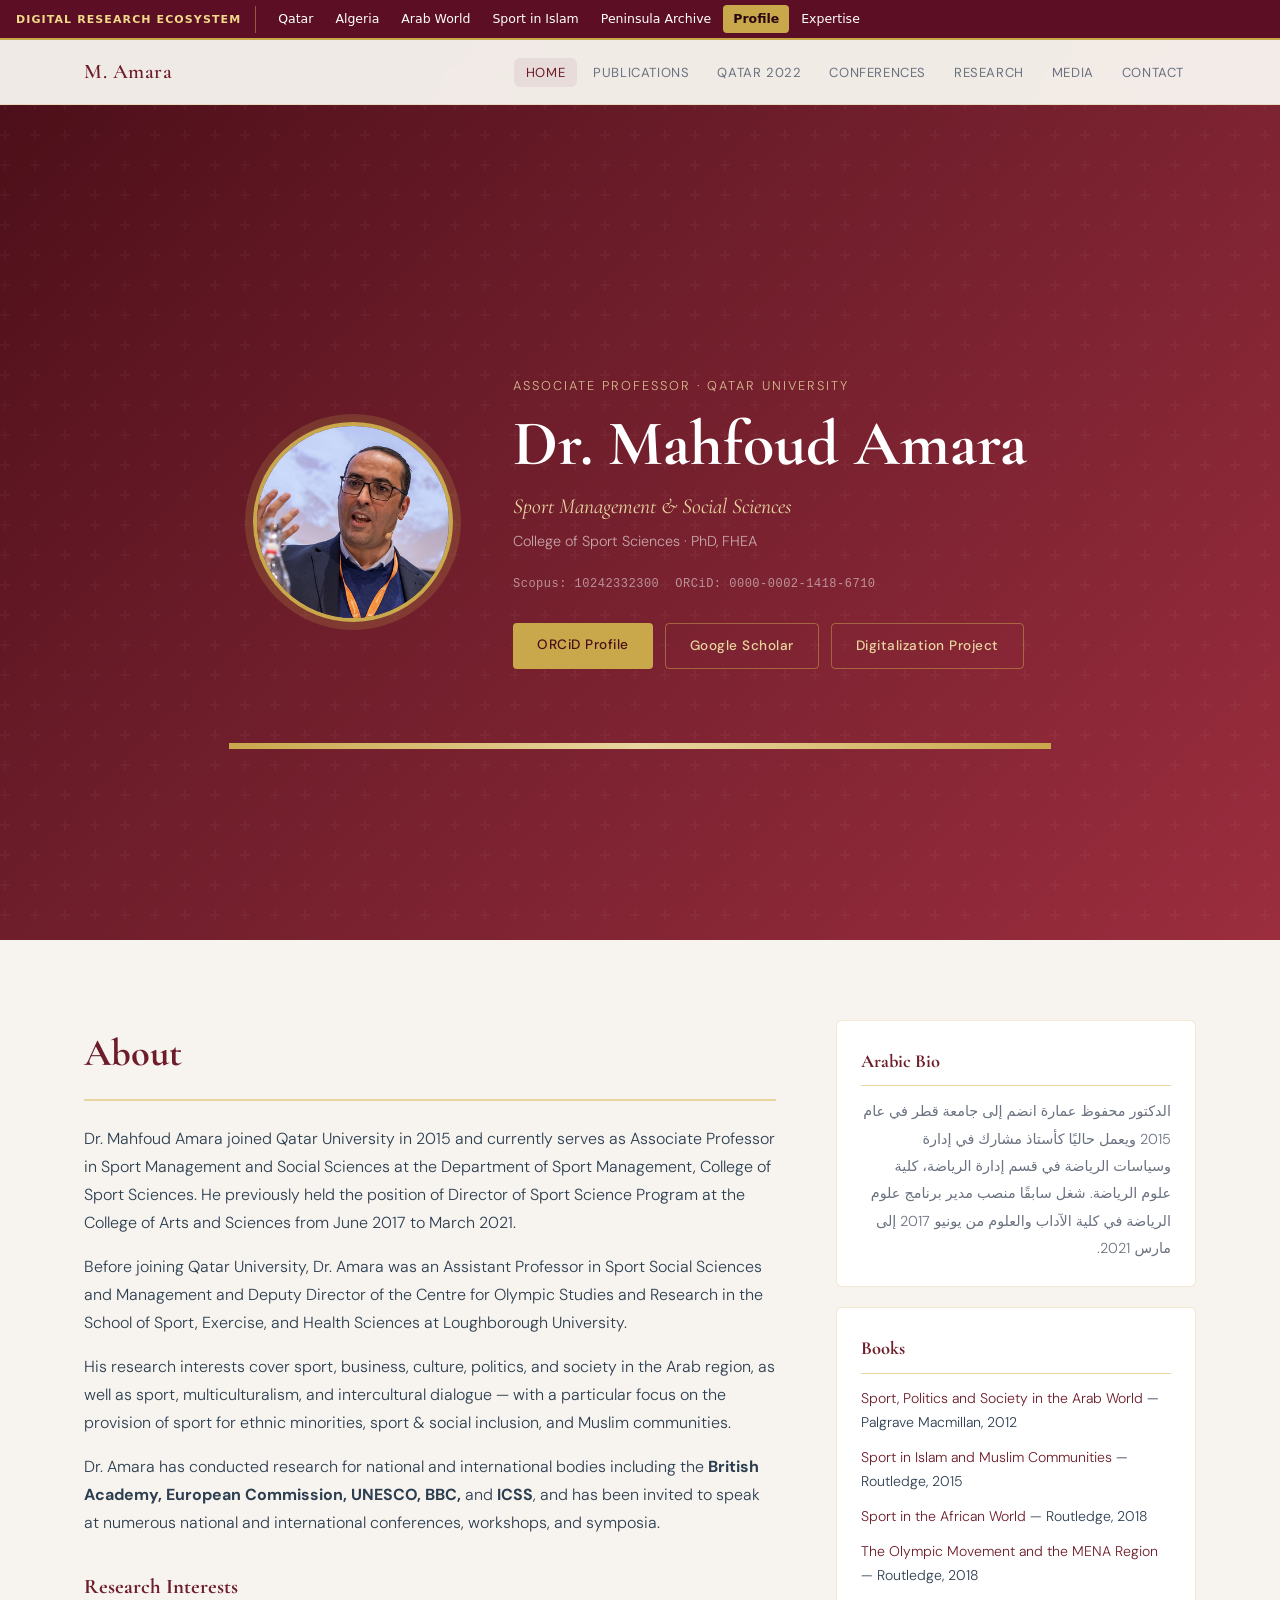
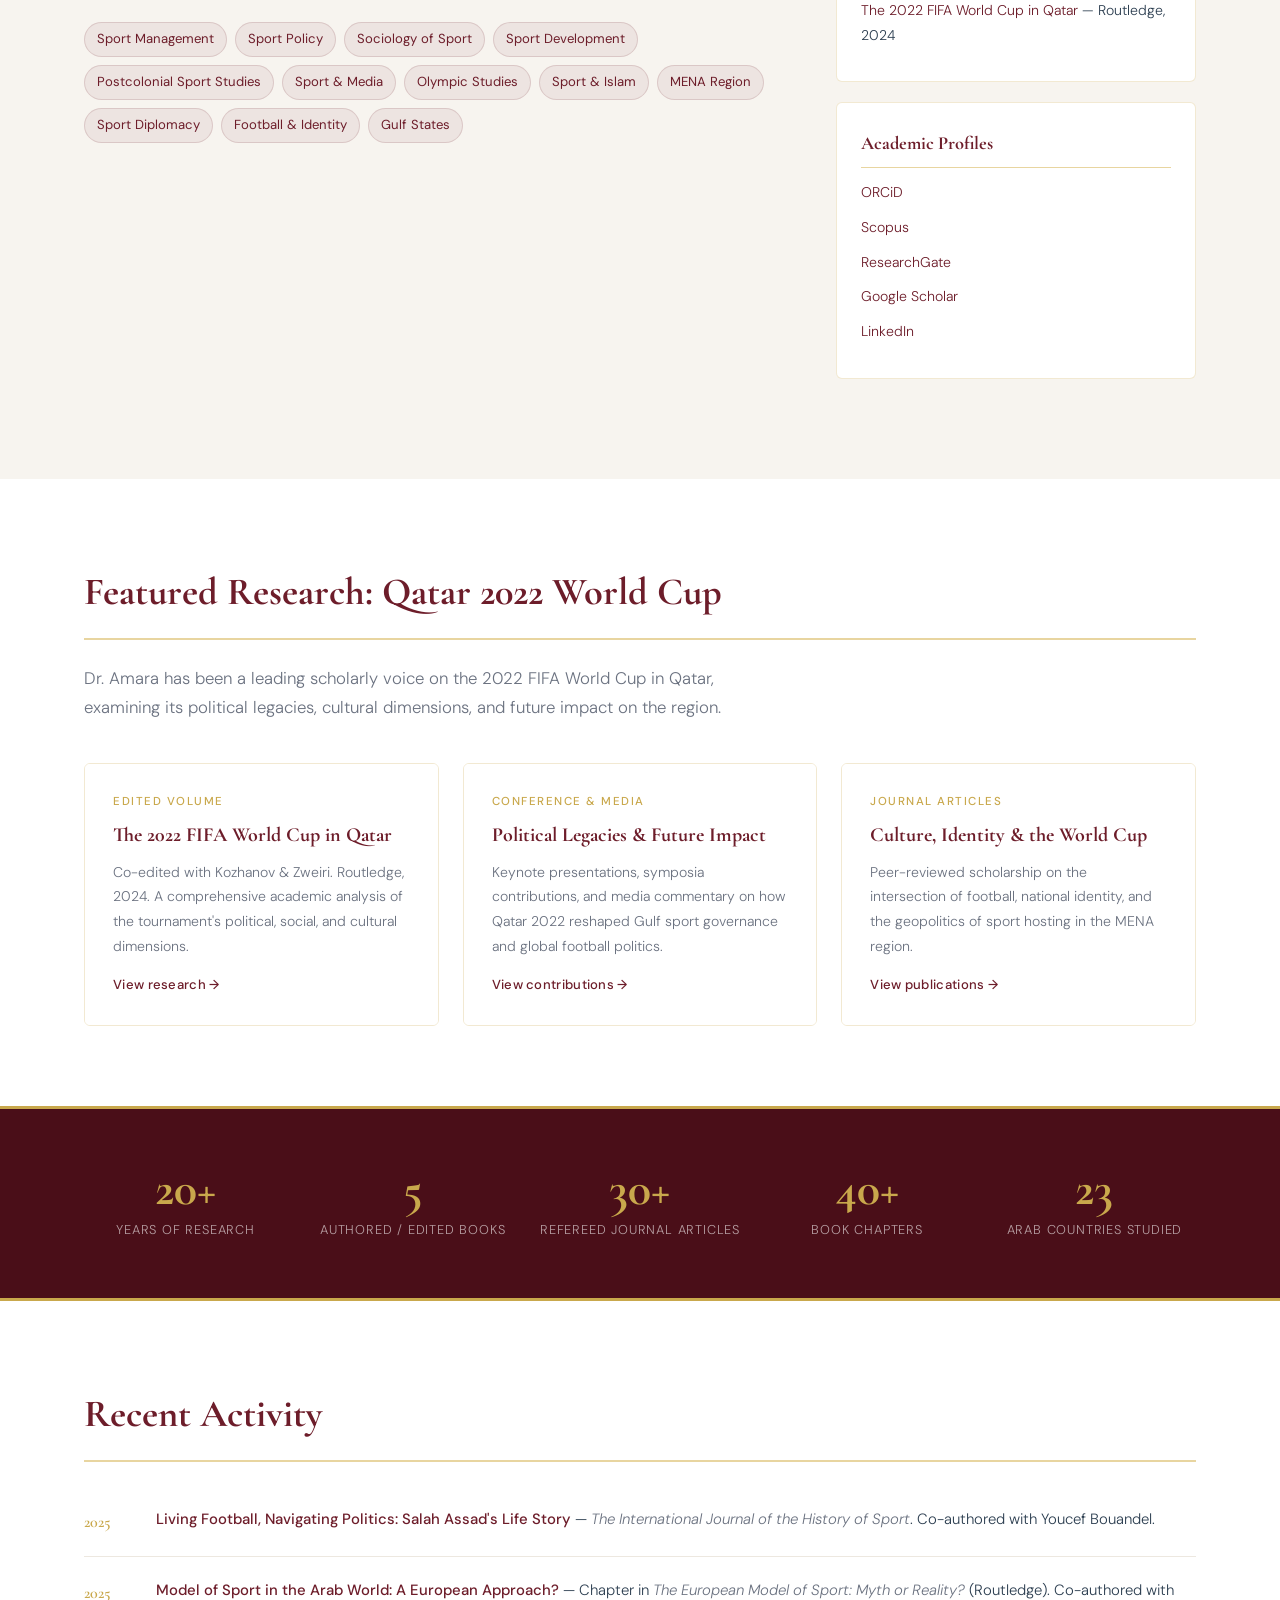
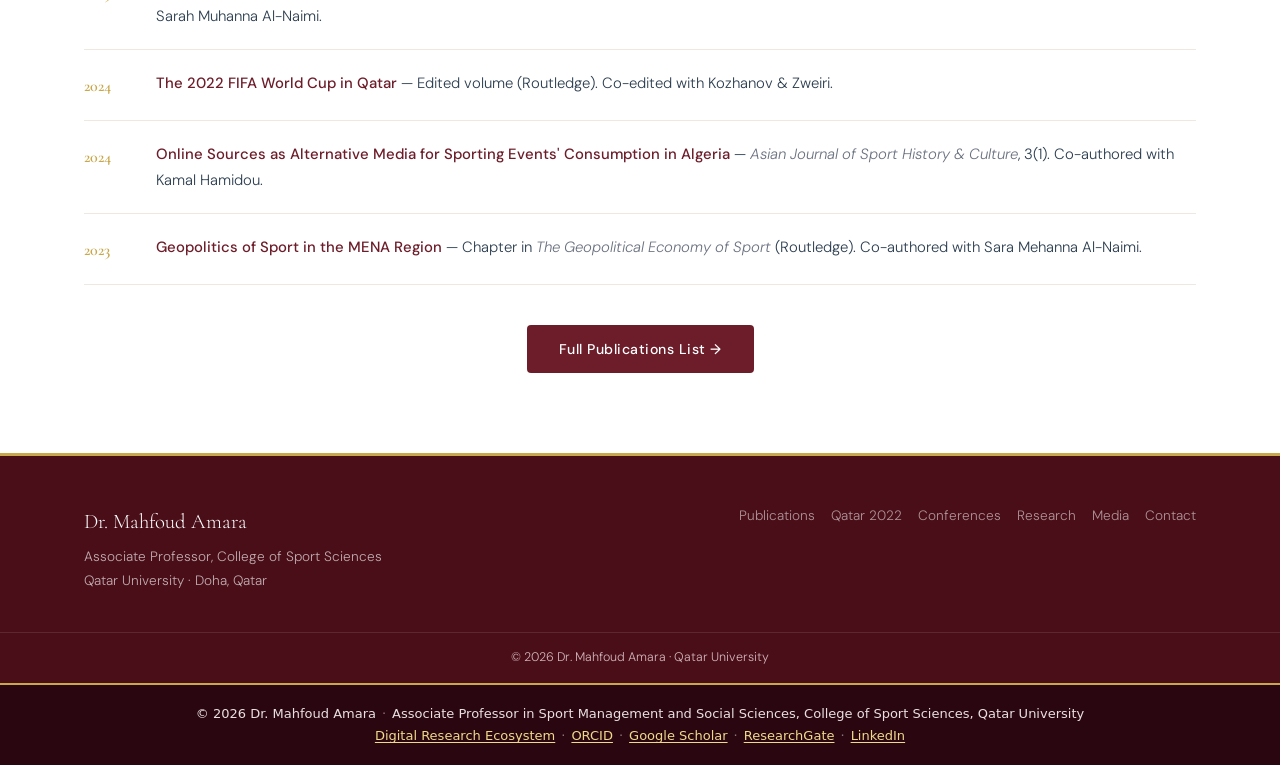
==== commit 9917f66a: "Audit fixes: links, profiles, ecosystem bar, metadata, security" ====
--- a/index.html
+++ b/index.html
@@ -3,12 +3,46 @@
 <head>
   <meta charset="UTF-8">
   <meta name="viewport" content="width=device-width, initial-scale=1.0">
+<link rel="preconnect" href="https://fonts.gstatic.com" crossorigin>
+<meta name="description" content="Dr. Mahfoud Amara, Associate Professor in Sport Management and Social Sciences at Qatar University: research on sport, politics, culture and society in the Arab world.">
+<link rel="canonical" href="https://mahfoudm33.github.io/Dr-Mahfoud-Amara-webpage-/">
+<meta name="author" content="Mahfoud Amara">
+<meta property="og:type" content="website">
+<meta property="og:site_name" content="Dr. Mahfoud Amara — Digital Research Ecosystem">
+<meta property="og:title" content="Dr. Mahfoud Amara | Associate Professor, Qatar University">
+<meta property="og:description" content="Dr. Mahfoud Amara, Associate Professor in Sport Management and Social Sciences at Qatar University: research on sport, politics, culture and society in the Arab world.">
+<meta property="og:url" content="https://mahfoudm33.github.io/Dr-Mahfoud-Amara-webpage-/">
+<meta name="twitter:card" content="summary">
+<meta name="theme-color" content="#5c0f24">
+<link rel="icon" type="image/svg+xml" href="data:image/svg+xml,%3Csvg xmlns='http://www.w3.org/2000/svg' viewBox='0 0 32 32'%3E%3Crect width='32' height='32' rx='6' fill='%235c0f24'/%3E%3Ctext x='16' y='21.5' text-anchor='middle' font-family='Georgia,serif' font-size='15' font-weight='700' fill='%23e6c86e'%3EMA%3C/text%3E%3C/svg%3E">
+
   <title>Dr. Mahfoud Amara | Associate Professor, Qatar University</title>
   <link rel="preconnect" href="https://fonts.googleapis.com">
   <link href="https://fonts.googleapis.com/css2?family=Cormorant+Garamond:ital,wght@0,400;0,500;0,600;0,700;1,400;1,600&family=DM+Sans:ital,opsz,wght@0,9..40,300;0,9..40,400;0,9..40,500;1,9..40,300&display=swap" rel="stylesheet">
   <link rel="stylesheet" href="assets/css/style.css">
+<style id="mae-shared">
+/* Shared Digital Research Ecosystem bar and footer — identical in every project. Edit in one place and copy to all. */
+:where(a,button,input,select,textarea,summary,[tabindex]):focus-visible{outline:2px solid #c9a84c;outline-offset:2px}
+.mae-bar,.mae-foot{box-sizing:border-box;font-family:system-ui,-apple-system,"Segoe UI",Roboto,Arial,sans-serif;direction:ltr;text-align:left}
+.mae-bar *,.mae-foot *{box-sizing:border-box}
+.mae-bar a,.mae-foot a{all:unset;cursor:pointer}
+.mae-bar{display:flex;align-items:center;gap:12px;width:100%;height:40px;flex:0 0 40px;margin:0;padding:0 16px;background:#5c0f24;border-bottom:2px solid #c9a84c;color:#fff;font-size:12.5px;line-height:1;white-space:nowrap;overflow-x:auto;overflow-y:hidden;scrollbar-width:none;position:relative;z-index:1002}
+.mae-bar::-webkit-scrollbar{display:none}
+.mae-bar .mae-home{flex:0 0 auto;padding:8px 14px 8px 0;border-right:1px solid rgba(230,200,110,.4);color:#f0d98a;font-size:11px;font-weight:700;letter-spacing:.1em;text-transform:uppercase}
+.mae-bar ul{display:flex;gap:2px;list-style:none;margin:0;padding:0}
+.mae-bar li{margin:0;padding:0;list-style:none}
+.mae-bar li a{display:block;padding:8px 10px;border-radius:4px;color:#fff;font-weight:500}
+.mae-bar li a:hover,.mae-bar .mae-home:hover{background:rgba(255,255,255,.14)}
+.mae-bar li a[aria-current]{background:#c9a84c;color:#2a0710;font-weight:700}
+.mae-bar a:focus-visible,.mae-foot a:focus-visible{outline:2px solid #fff;outline-offset:1px}
+.mae-foot{width:100%;margin:0;padding:18px 16px;background:#2a0710;border-top:2px solid #c9a84c;color:#e9dfe2;font-size:13px;line-height:1.7;text-align:center;position:relative;z-index:1}
+.mae-foot a{color:#f0d98a;text-decoration:underline;text-underline-offset:2px}
+.mae-foot a:hover{color:#fff}
+.mae-foot .mae-sep{opacity:.5;margin:0 6px}
+</style>
 </head>
 <body>
+<div class="mae-bar" role="navigation" aria-label="Digital Research Ecosystem — projects by Dr. Mahfoud Amara"><a class="mae-home" href="https://mahfoudm33.github.io/Digital-Research-Ecosystem-Project/">Digital Research Ecosystem</a><ul><li><a href="https://mahfoudm33.github.io/Sport-in-Qatar-Research-Project/">Qatar</a></li><li><a href="https://mahfoudm33.github.io/Sport-and-Algerian-Studies/">Algeria</a></li><li><a href="https://mahfoudm33.github.io/Dr-Mahfoud-Amara-Publications-Arab-World/">Arab World</a></li><li><a href="https://mahfoudm33.github.io/Sport-in-Islam-and-Muslim-Communities-Project/">Sport in Islam</a></li><li><a href="https://mahfoudm33.github.io/Dr-Mahfoud-Amara-in-the-Peninsula-/">Peninsula Archive</a></li><li><a href="https://mahfoudm33.github.io/Dr-Mahfoud-Amara-webpage-/" aria-current="page">Profile</a></li><li><a href="https://mahfoudm33.github.io/expertise/">Expertise</a></li></ul></div>
 
   <!-- Navigation -->
   <nav class="nav" id="nav">
@@ -47,9 +81,9 @@
           <span>ORCiD: 0000-0002-1418-6710</span>
         </div>
         <div class="hero-links">
-          <a href="https://orcid.org/0000-0002-1418-6710" target="_blank" class="hero-btn">ORCiD Profile</a>
-          <a href="https://scholar.google.com" target="_blank" class="hero-btn hero-btn-outline">Google Scholar</a>
-          <a href="https://mahfoudm33.github.io/Sport-in-Qatar-Research-Project/" target="_blank" class="hero-btn hero-btn-outline">Digitalization Project</a>
+          <a href="https://orcid.org/0000-0002-1418-6710" target="_blank" class="hero-btn" rel="noopener noreferrer">ORCiD Profile</a>
+          <a href="https://scholar.google.com" target="_blank" class="hero-btn hero-btn-outline" rel="noopener noreferrer">Google Scholar</a>
+          <a href="https://mahfoudm33.github.io/Sport-in-Qatar-Research-Project/" target="_blank" class="hero-btn hero-btn-outline" rel="noopener noreferrer">Digitalization Project</a>
           
       </div>
     </div>
@@ -94,22 +128,22 @@
           <div class="sidebar-card">
             <h3>Books</h3>
             <ul class="book-list">
-              <li><a href="https://www.bookdepository.com/Sport-Politics-Society-Arab-World-M-Amara/9781349338849" target="_blank">Sport, Politics and Society in the Arab World</a> — Palgrave Macmillan, 2012</li>
-              <li><a href="https://www.routledge.com/Sport-in-Islam-and-in-Muslim-Communities/Testa-Amara/p/book/9781138067912" target="_blank">Sport in Islam and Muslim Communities</a> — Routledge, 2015</li>
-              <li><a href="https://www.routledge.com/Sport-in-the-African-World/Nauright-Amara/p/book/9780367895761" target="_blank">Sport in the African World</a> — Routledge, 2018</li>
-              <li><a href="https://www.routledge.com/The-Olympic-Movement-and-the-Middle-East-and-North-Africa-Region/Amara/p/book/9780367729523" target="_blank">The Olympic Movement and the MENA Region</a> — Routledge, 2018</li>
-              <li><a href="https://doi.org/10.4324/9781003453246" target="_blank">The 2022 FIFA World Cup in Qatar</a> — Routledge, 2024</li>
+              <li><a href="https://www.bookdepository.com/Sport-Politics-Society-Arab-World-M-Amara/9781349338849" target="_blank" rel="noopener noreferrer">Sport, Politics and Society in the Arab World</a> — Palgrave Macmillan, 2012</li>
+              <li><a href="https://www.routledge.com/Sport-in-Islam-and-in-Muslim-Communities/Testa-Amara/p/book/9781138067912" target="_blank" rel="noopener noreferrer">Sport in Islam and Muslim Communities</a> — Routledge, 2015</li>
+              <li><a href="https://www.routledge.com/Sport-in-the-African-World/Nauright-Amara/p/book/9780367895761" target="_blank" rel="noopener noreferrer">Sport in the African World</a> — Routledge, 2018</li>
+              <li><a href="https://www.routledge.com/The-Olympic-Movement-and-the-Middle-East-and-North-Africa-Region/Amara/p/book/9780367729523" target="_blank" rel="noopener noreferrer">The Olympic Movement and the MENA Region</a> — Routledge, 2018</li>
+              <li><a href="https://doi.org/10.4324/9781003453246" target="_blank" rel="noopener noreferrer">The 2022 FIFA World Cup in Qatar</a> — Routledge, 2024</li>
             </ul>
           </div>
 
           <div class="sidebar-card">
             <h3>Academic Profiles</h3>
             <ul class="profile-links">
-              <li><a href="https://orcid.org/0000-0002-1418-6710" target="_blank">ORCiD</a></li>
-              <li><a href="https://www.scopus.com/authid/detail.uri?authorId=10242332300" target="_blank">Scopus</a></li>
-              <li><a href="https://www.researchgate.net" target="_blank">ResearchGate</a></li>
-              <li><a href="https://scholar.google.com" target="_blank">Google Scholar</a></li>
-              <li><a href="https://www.linkedin.com" target="_blank">LinkedIn</a></li>
+              <li><a href="https://orcid.org/0000-0002-1418-6710" target="_blank" rel="noopener noreferrer">ORCiD</a></li>
+              <li><a href="https://www.scopus.com/authid/detail.uri?authorId=10242332300" target="_blank" rel="noopener noreferrer">Scopus</a></li>
+              <li><a href="https://www.researchgate.net" target="_blank" rel="noopener noreferrer">ResearchGate</a></li>
+              <li><a href="https://scholar.google.com" target="_blank" rel="noopener noreferrer">Google Scholar</a></li>
+              <li><a href="https://www.linkedin.com" target="_blank" rel="noopener noreferrer">LinkedIn</a></li>
             </ul>
           </div>
         </div>
@@ -222,11 +256,13 @@
       </nav>
     </div>
     <div class="footer-bottom">
-      <p>© 2025 Dr. Mahfoud Amara · Qatar University</p>
+      <p>© 2026 Dr. Mahfoud Amara · Qatar University</p>
     </div>
   </footer>
+<div class="mae-foot" role="complementary" aria-label="About the author and the Digital Research Ecosystem">© 2026 Dr. Mahfoud Amara<span class="mae-sep" aria-hidden="true">·</span>Associate Professor in Sport Management and Social Sciences, College of Sport Sciences, Qatar University<br><a href="https://mahfoudm33.github.io/Digital-Research-Ecosystem-Project/">Digital Research Ecosystem</a><span class="mae-sep" aria-hidden="true">·</span><a href="https://orcid.org/0000-0002-1418-6710" rel="me noopener">ORCID</a><span class="mae-sep" aria-hidden="true">·</span><a href="https://scholar.google.com/citations?user=39pE9mIAAAAJ" rel="me noopener">Google Scholar</a><span class="mae-sep" aria-hidden="true">·</span><a href="https://www.researchgate.net/profile/Mahfoud-Amara" rel="me noopener">ResearchGate</a><span class="mae-sep" aria-hidden="true">·</span><a href="https://www.linkedin.com/in/amaramahfoud" rel="me noopener">LinkedIn</a></div>
 
   <button class="back-to-top" id="backToTop" aria-label="Back to top">↑</button>
-  <script src="assets/js/main.js"></script>
+  <script src="assets/js/main.js" defer></script>
+<script>/* keeps the fixed site header below the ecosystem bar until it scrolls away */(function(){var b=document.querySelector(".mae-bar"),n=document.querySelector('#nav');if(!b||!n)return;function f(){var o=Math.max(0,b.offsetHeight-window.scrollY);n.style.top=o+"px";}f();addEventListener("scroll",f,{passive:true});addEventListener("resize",f);})();</script>
 </body>
 </html>
--- a/assets/css/style.css
+++ b/assets/css/style.css
@@ -740,3 +740,10 @@
   body { font-size: 11pt; }
   .section { padding: 20px 0; }
 }
+
+/* Visible keyboard focus */
+:where(a, button, input, [tabindex]):focus-visible { outline: 2px solid #c9a84c; outline-offset: 2px; }
+
+/* Readable contrast for small text */
+.footer-bottom p { color: #d2b4ba; }
+.conf-year, .research-card .meta { color: #8a6a14; }
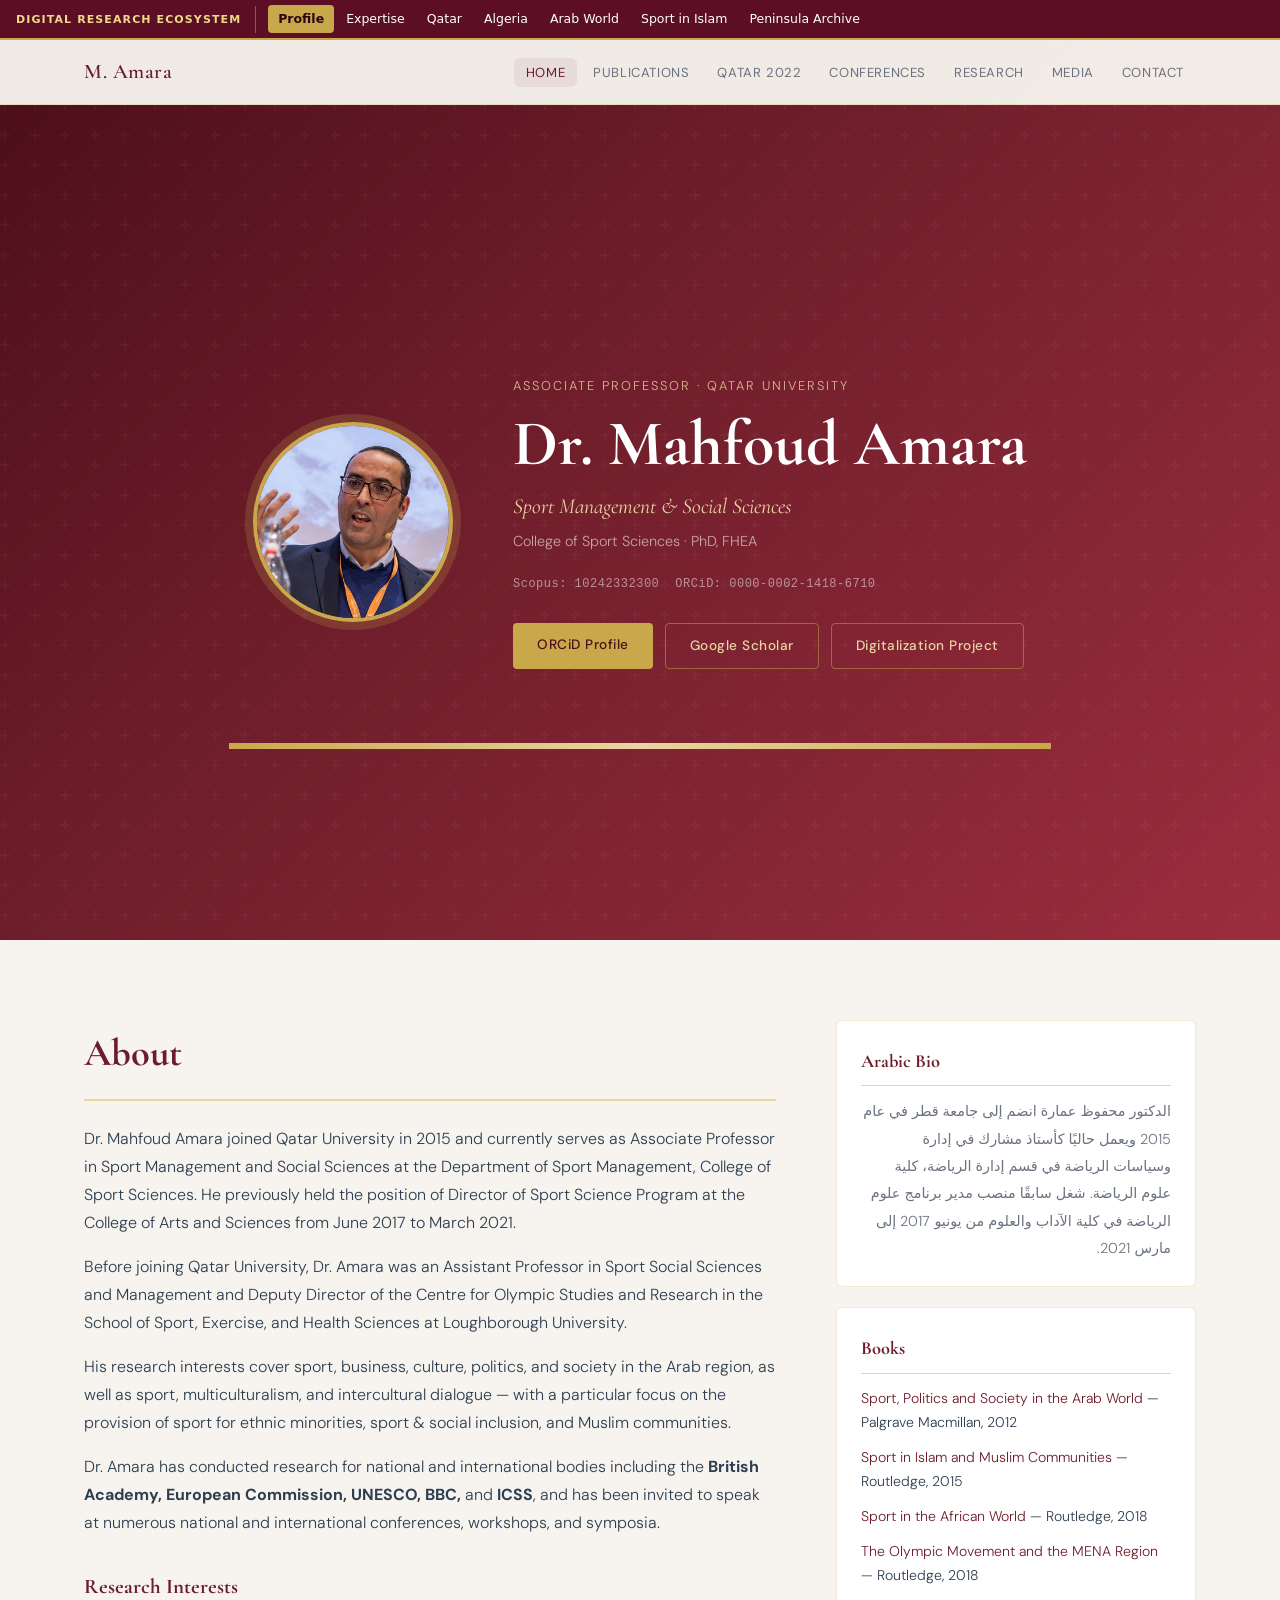
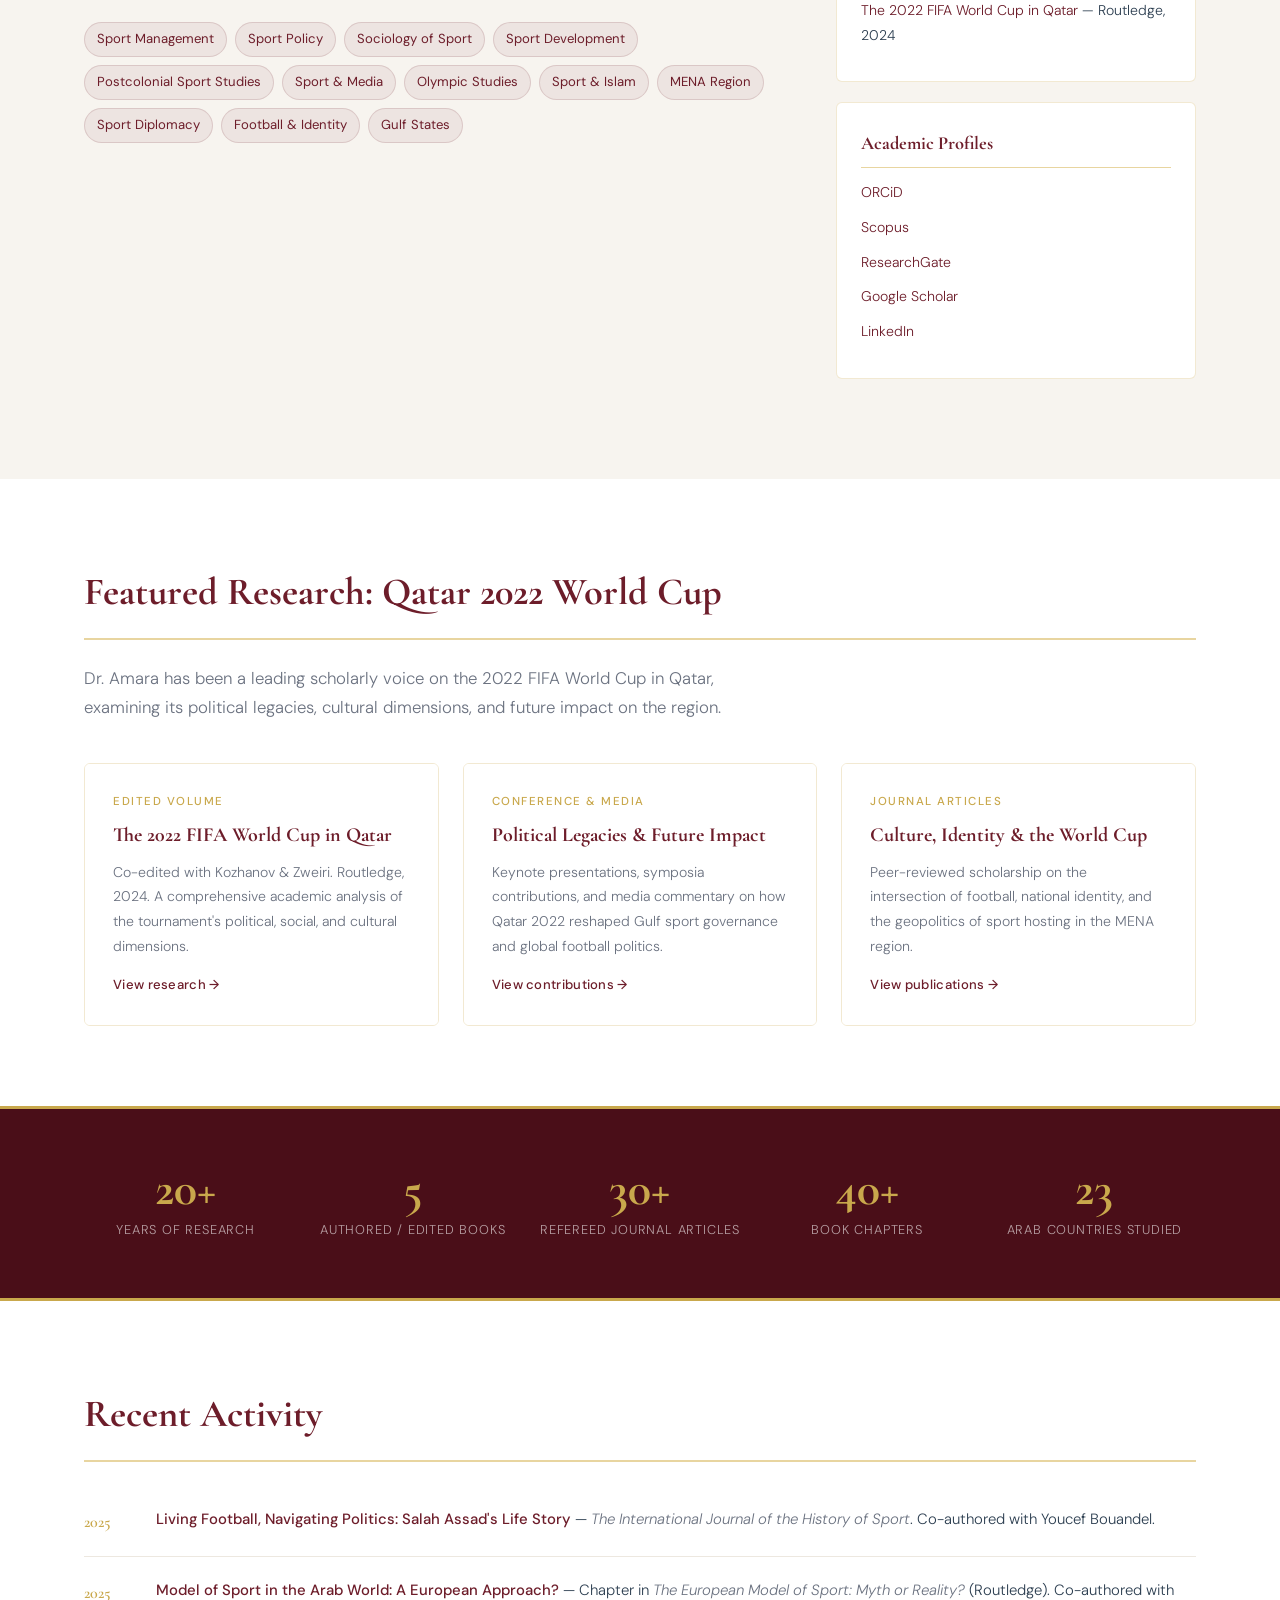
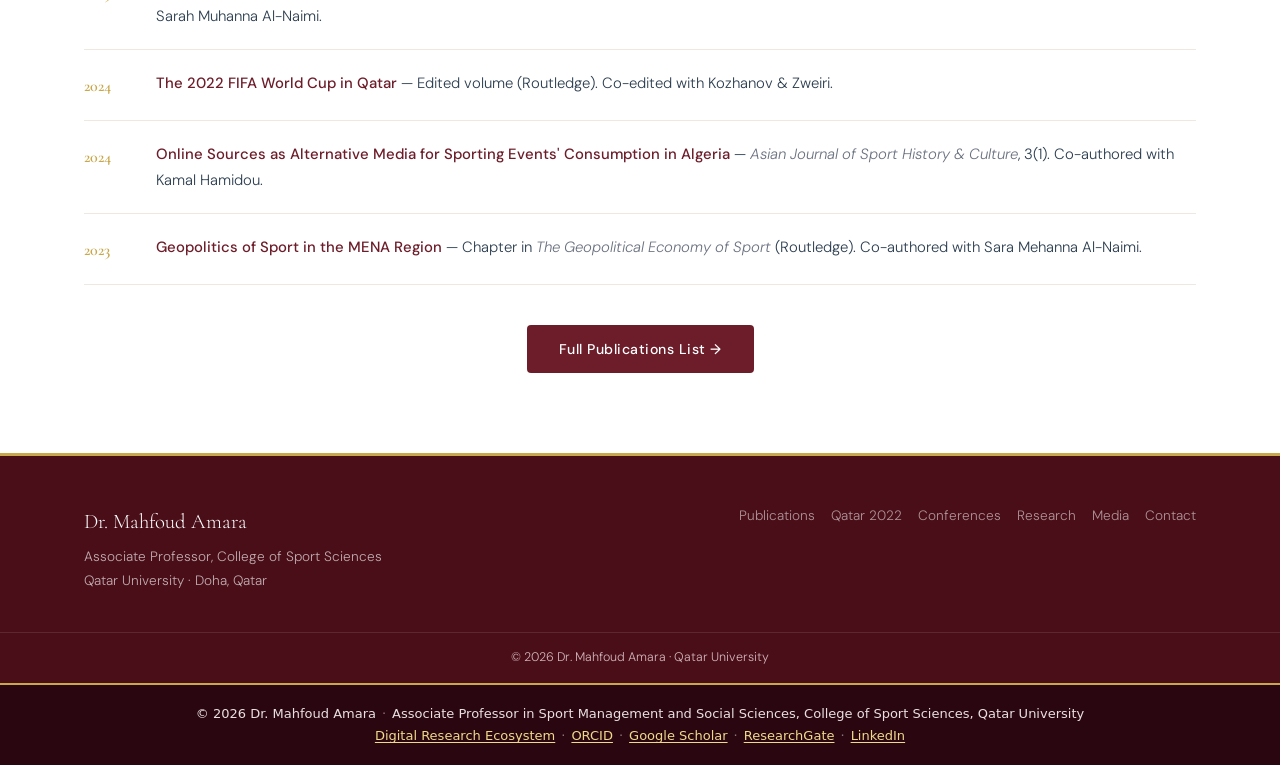
==== commit 520bd0d4: "Ecosystem bar: Profile and Expertise first" ====
--- a/index.html
+++ b/index.html
@@ -42,7 +42,7 @@
 </style>
 </head>
 <body>
-<div class="mae-bar" role="navigation" aria-label="Digital Research Ecosystem — projects by Dr. Mahfoud Amara"><a class="mae-home" href="https://mahfoudm33.github.io/Digital-Research-Ecosystem-Project/">Digital Research Ecosystem</a><ul><li><a href="https://mahfoudm33.github.io/Sport-in-Qatar-Research-Project/">Qatar</a></li><li><a href="https://mahfoudm33.github.io/Sport-and-Algerian-Studies/">Algeria</a></li><li><a href="https://mahfoudm33.github.io/Dr-Mahfoud-Amara-Publications-Arab-World/">Arab World</a></li><li><a href="https://mahfoudm33.github.io/Sport-in-Islam-and-Muslim-Communities-Project/">Sport in Islam</a></li><li><a href="https://mahfoudm33.github.io/Dr-Mahfoud-Amara-in-the-Peninsula-/">Peninsula Archive</a></li><li><a href="https://mahfoudm33.github.io/Dr-Mahfoud-Amara-webpage-/" aria-current="page">Profile</a></li><li><a href="https://mahfoudm33.github.io/expertise/">Expertise</a></li></ul></div>
+<div class="mae-bar" role="navigation" aria-label="Digital Research Ecosystem — projects by Dr. Mahfoud Amara"><a class="mae-home" href="https://mahfoudm33.github.io/Digital-Research-Ecosystem-Project/">Digital Research Ecosystem</a><ul><li><a href="https://mahfoudm33.github.io/Dr-Mahfoud-Amara-webpage-/" aria-current="page">Profile</a></li><li><a href="https://mahfoudm33.github.io/expertise/">Expertise</a></li><li><a href="https://mahfoudm33.github.io/Sport-in-Qatar-Research-Project/">Qatar</a></li><li><a href="https://mahfoudm33.github.io/Sport-and-Algerian-Studies/">Algeria</a></li><li><a href="https://mahfoudm33.github.io/Dr-Mahfoud-Amara-Publications-Arab-World/">Arab World</a></li><li><a href="https://mahfoudm33.github.io/Sport-in-Islam-and-Muslim-Communities-Project/">Sport in Islam</a></li><li><a href="https://mahfoudm33.github.io/Dr-Mahfoud-Amara-in-the-Peninsula-/">Peninsula Archive</a></li></ul></div>
 
   <!-- Navigation -->
   <nav class="nav" id="nav">
